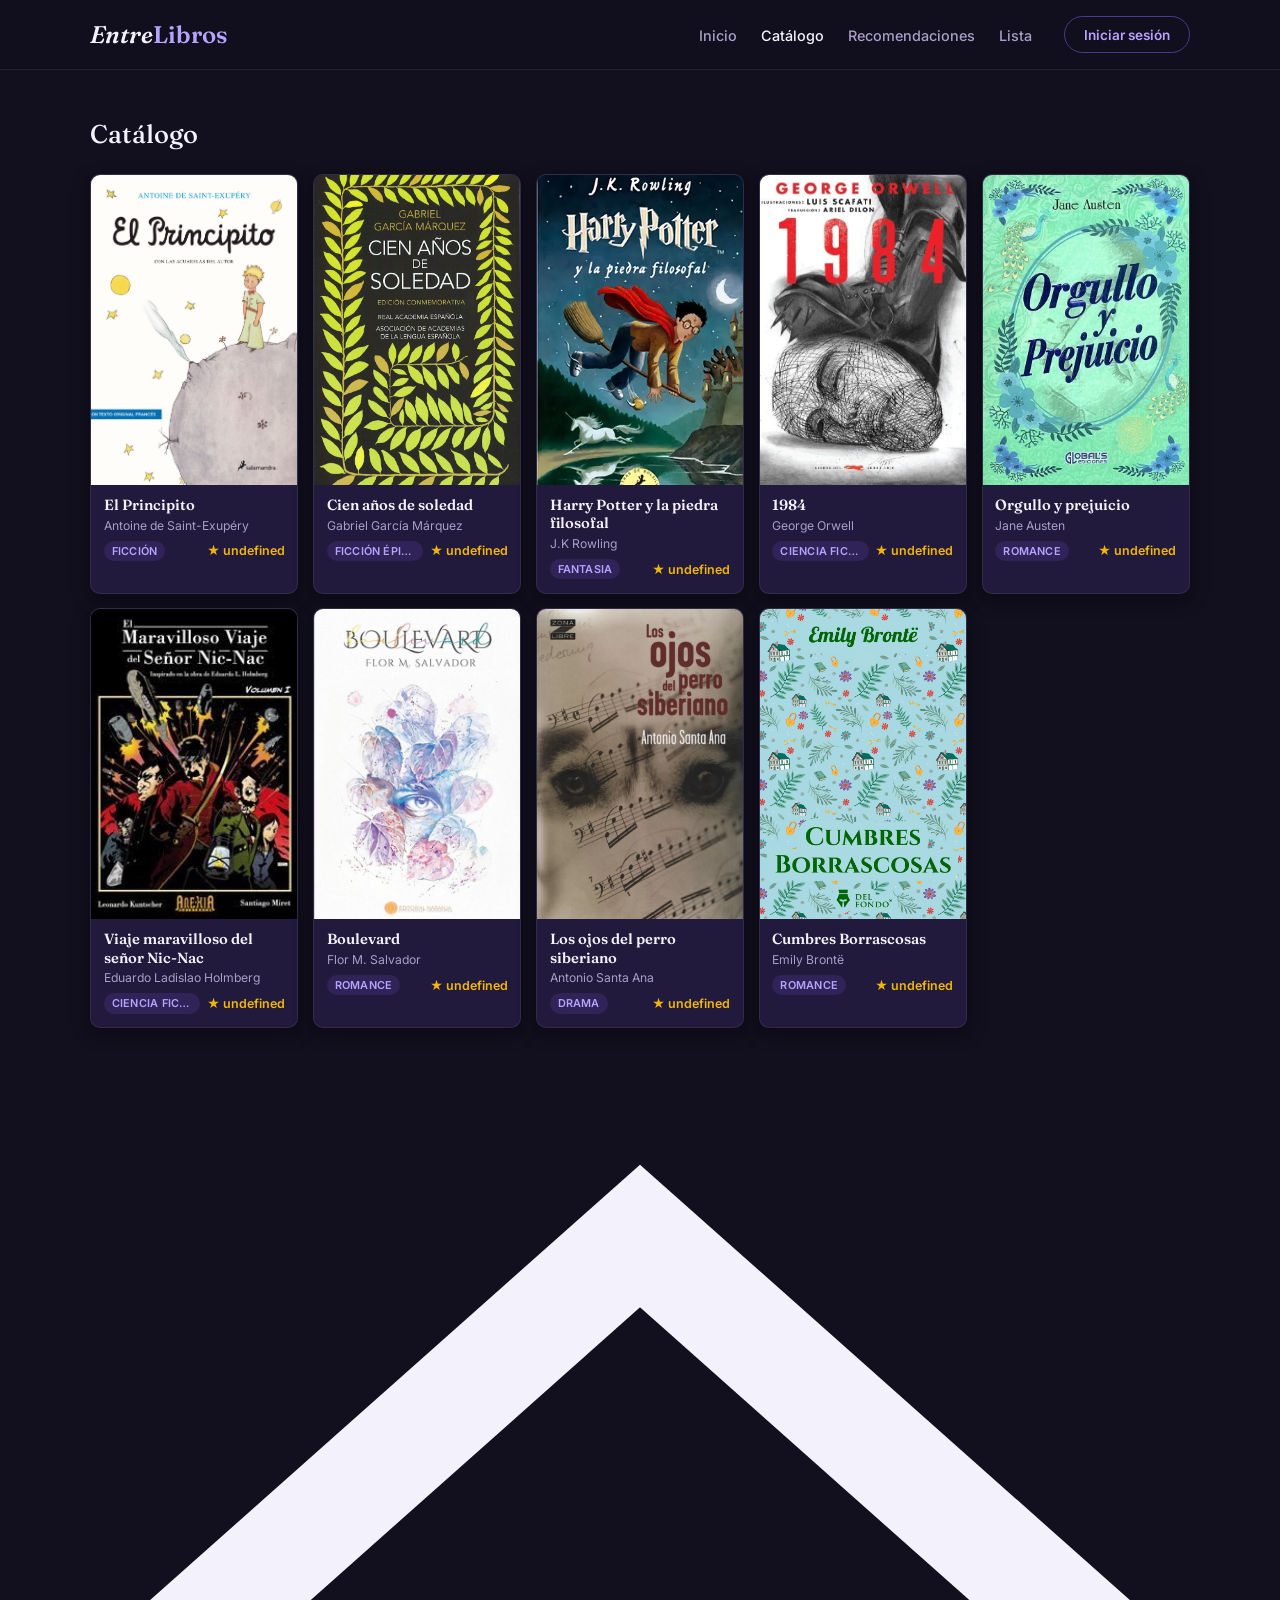
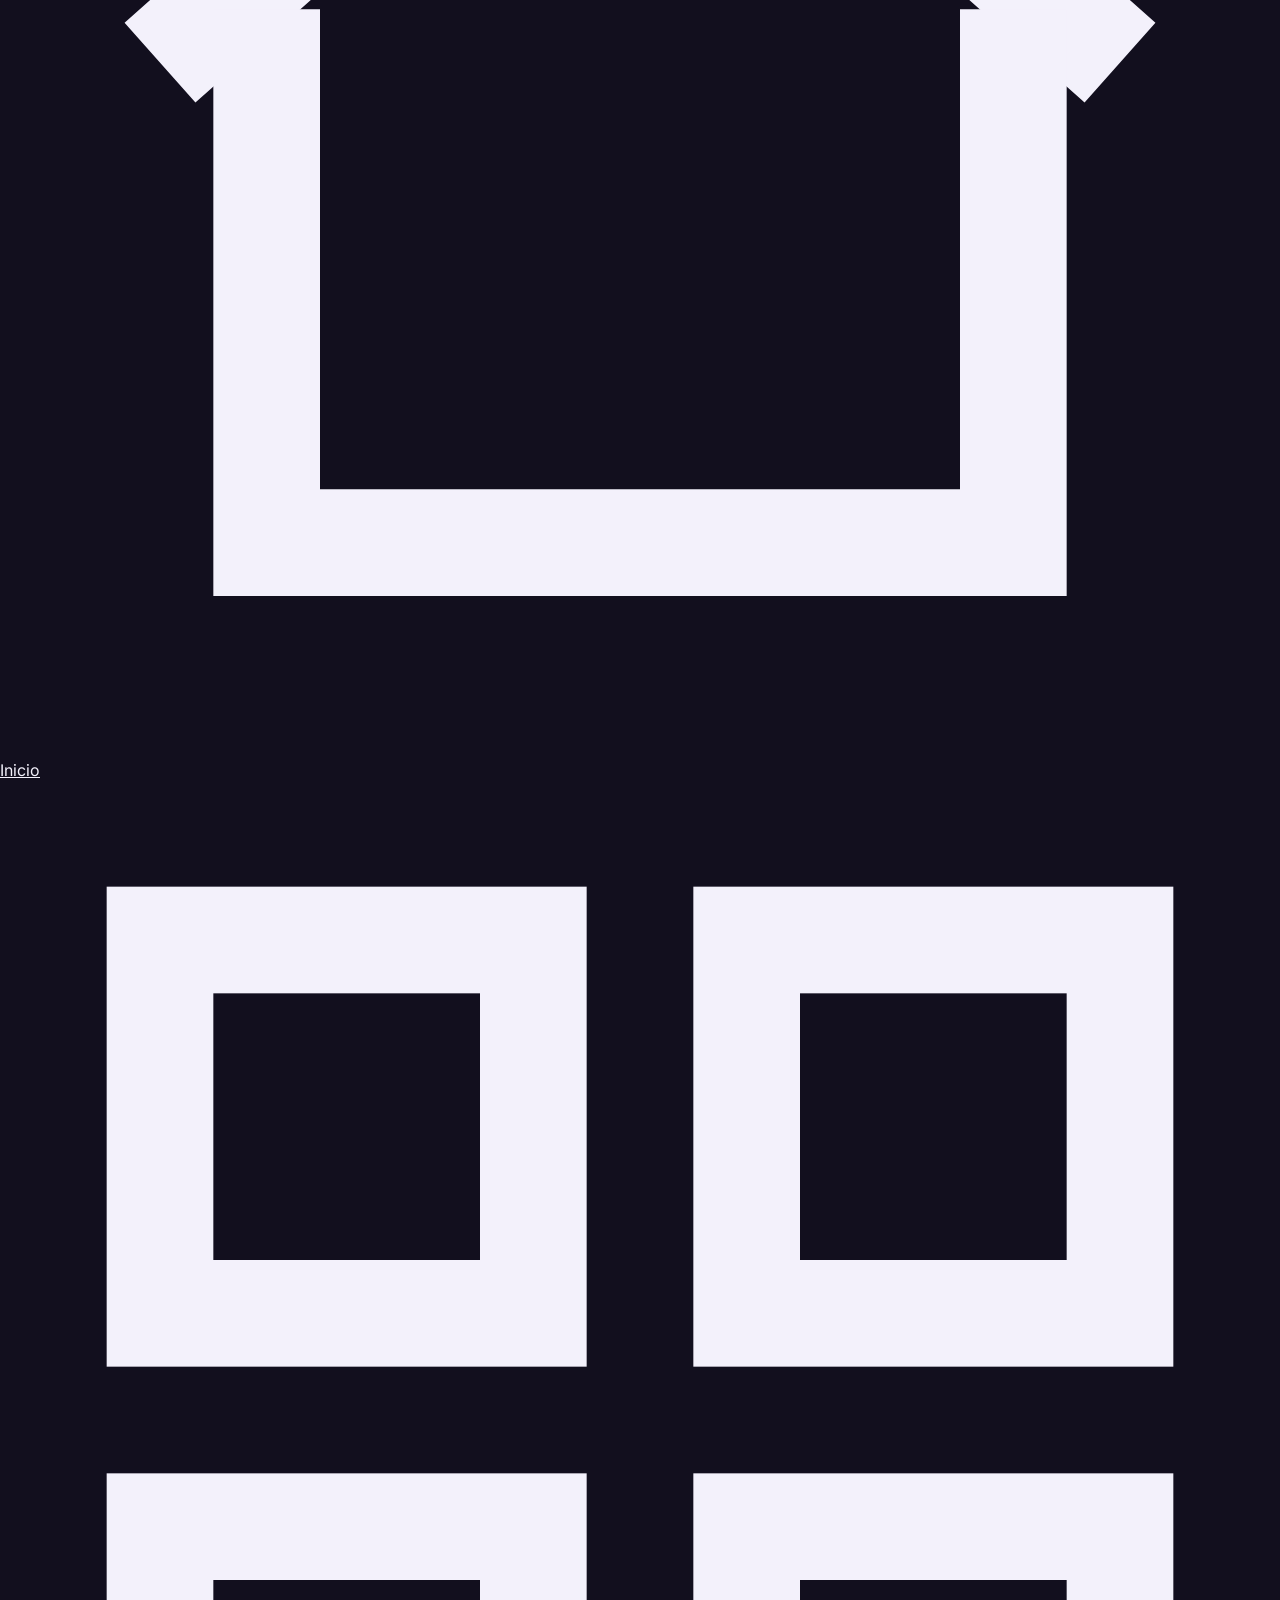
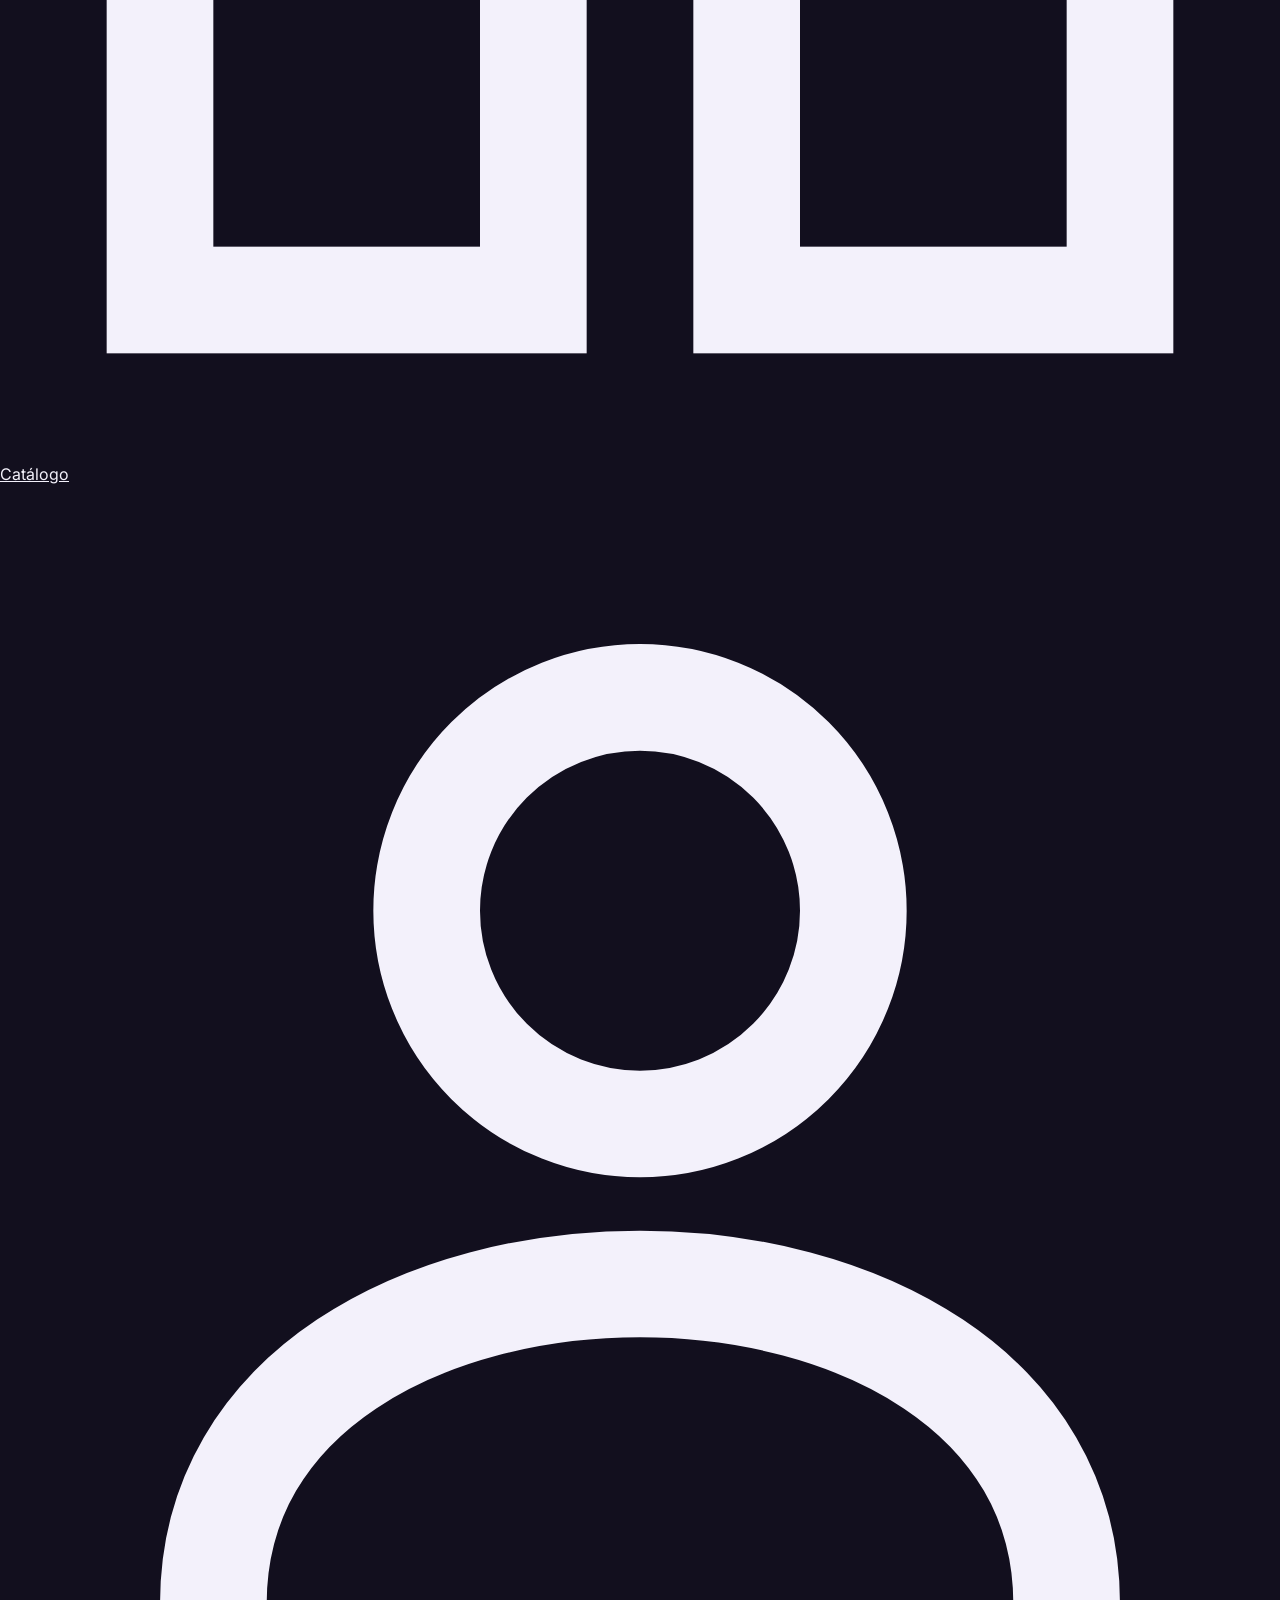
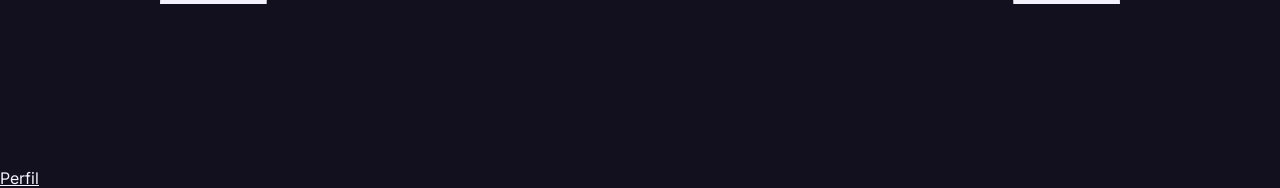
==== catalogo.html @ a2bd3c65 "nueva barra" ====
<!DOCTYPE html>
<html lang="es">
<head>
  <meta charset="UTF-8">
  <meta name="viewport" content="width=device-width, initial-scale=1.0">
  <title>Catálogo | EntreLibros</title>
  <link rel="stylesheet" href="style.css">
</head>
<body>

  <header class="navbar">
    <div class="navbar__container">
      <a href="index.html" class="navbar__logo">Entre<span>Libros</span></a>
      <nav class="navbar__nav">
        <ul class="navbar__links">
          <li><a href="index.html#inicio">Inicio</a></li>
          <li><a href="catalogo.html" class="is-active">Catálogo</a></li>
          <li><a href="index.html#recomendaciones">Recomendaciones</a></li>
          <li><a href="index.html#lista">Lista</a></li>
        </ul>
        <button class="btn btn--outline">Iniciar sesión</button>
      </nav>
    </div>
  </header>


  <!-- CATÁLOGO -->
  <section class="catalogo-section" id="catalogo">
    <h2 class="carrusel-titulo">Catálogo</h2>

    <div class="catalogo-grid" id="catalogo-grid">
    </div>
  </section>

  <script src="libros.js"></script>
  <script>
    const grid = document.getElementById("catalogo-grid");

    grid.innerHTML = libros.map(libro => `
      <a href="libro.html?id=${libro.id}" class="catalogo-card">
        <div class="catalogo-card__portada">
          <img src="${libro.portada}" alt="Portada de ${libro.titulo}">
        </div>
        <div class="catalogo-card__info">
          <h3>${libro.titulo}</h3>
          <p class="catalogo-card__autor">${libro.autor}</p>
          <div class="catalogo-card__meta">
            <span class="catalogo-card__genero">${libro.genero}</span>
            <span class="catalogo-card__estrellas">★ ${libro.rating}</span>
          </div>
        </div>
      </a>
    `).join("");
  </script>
<nav class="tabbar">
  <a href="index.html" class="tabbar__item ">
    <svg viewBox="0 0 24 24" fill="none" stroke="currentColor" stroke-width="2"><path d="M3 11l9-8 9 8"/><path d="M5 10v10h14V10"/></svg>
    <span>Inicio</span>
  </a>
  <a href="catalogo.html" class="tabbar__item is-active">
    <svg viewBox="0 0 24 24" fill="none" stroke="currentColor" stroke-width="2"><rect x="3" y="3" width="7" height="7"/><rect x="14" y="3" width="7" height="7"/><rect x="3" y="14" width="7" height="7"/><rect x="14" y="14" width="7" height="7"/></svg>
    <span>Catálogo</span>
  </a>
  <a href="perfil.html" class="tabbar__item">
    <svg viewBox="0 0 24 24" fill="none" stroke="currentColor" stroke-width="2"><circle cx="12" cy="8" r="4"/><path d="M4 21c0-4 4-6 8-6s8 2 8 6"/></svg>
    <span>Perfil</span>
  </a>
</nav>

</body>
</html>
---- style.css ----
@import url('https://fonts.googleapis.com/css2?family=Fraunces:ital,opsz,wght@0,9..144,500;0,9..144,600;1,9..144,500&family=Inter:wght@400;500;600;700&display=swap');

:root {
  --bg: #120f1e;
  --bg-elevated: #1a1530;
  --surface: #211a3c;
  --border: rgba(255, 255, 255, 0.08);

  --violet: #8b5cf6;
  --violet-soft: #b6a3ff;
  --violet-dim: #4c3a8c;

  --gold: #f2b705;

  --text: #f3f1fb;
  --text-muted: #a79fc7;

  --radius: 10px;
  --font-display: 'Fraunces', serif;
  --font-body: 'Inter', sans-serif;
}

* {
  margin: 0;
  padding: 0;
  box-sizing: border-box;
}

html {
  scrollbar-color: var(--violet-dim) var(--bg);
}

body {
  font-family: var(--font-body);
  background: var(--bg);
  color: var(--text);
  -webkit-font-smoothing: antialiased;
}

a {
  color: inherit;
}

/* ---------- Navbar ---------- */

.navbar {
  display: flex;
  justify-content: center;
  padding: 1rem 1.5rem;
  border-bottom: 1px solid var(--border);
  background: rgba(18, 15, 30, 0.85);
  backdrop-filter: blur(8px);
  position: sticky;
  top: 0;
  z-index: 50;
}

.navbar__container {
  display: flex;
  justify-content: space-between;
  align-items: center;
  width: 100%;
  max-width: 1100px;
  flex-wrap: wrap;
  row-gap: 0.7rem;
}

.navbar__logo {
  font-family: var(--font-display);
  font-size: 1.5rem;
  font-weight: 600;
  font-style: italic;
  text-decoration: none;
  color: var(--text);
}

.navbar__logo span {
  color: var(--violet-soft);
  font-style: normal;
}

.navbar__nav {
  display: flex;
  align-items: center;
  gap: 2rem;
}

.navbar__links {
  display: flex;
  list-style: none;
  gap: 1.5rem;
}

.navbar__links a {
  text-decoration: none;
  color: var(--text-muted);
  font-size: 0.9rem;
  font-weight: 500;
  transition: color 0.2s ease;
}

.navbar__links a:hover,
.navbar__links a.is-active {
  color: var(--text);
}

.btn {
  padding: 0.6rem 1.2rem;
  border-radius: 999px;
  border: none;
  cursor: pointer;
  font-weight: 600;
  font-size: 0.85rem;
  font-family: var(--font-body);
}

.btn--outline {
  background: none;
  border: 1px solid var(--violet-dim);
  color: var(--violet-soft);
  transition: border-color 0.2s ease, color 0.2s ease;
}

.btn--outline:hover {
  border-color: var(--violet-soft);
  color: var(--text);
}

.btn--primary {
  background: var(--violet);
  color: #fff;
  text-decoration: none;
  display: inline-block;
  box-shadow: 0 8px 24px rgba(139, 92, 246, 0.35);
  transition: transform 0.2s ease, box-shadow 0.2s ease;
}

.btn--primary:hover {
  transform: translateY(-2px);
  box-shadow: 0 12px 28px rgba(139, 92, 246, 0.45);
}

/* ---------- Hero ---------- */

.hero {
  text-align: center;
  padding: 5rem 1.5rem 4rem;
  background:
    radial-gradient(ellipse 60% 50% at 50% 0%, rgba(139, 92, 246, 0.16), transparent);
}

.hero h1 {
  font-family: var(--font-display);
  font-weight: 500;
  font-size: clamp(2rem, 6vw, 3rem);
  margin-bottom: 1rem;
  line-height: 1.15;
}

.hero h1 span {
  color: var(--violet-soft);
  font-style: italic;
}

.hero p {
  max-width: 480px;
  margin: 0 auto 2rem;
  color: var(--text-muted);
  font-size: 1.05rem;
}

/* ---------- Secciones de título ---------- */

.carrusel-section,
.catalogo-section {
  padding: 3rem 1.5rem;
}

.carrusel-titulo {
  font-family: var(--font-display);
  font-weight: 500;
  font-size: 1.6rem;
  margin-bottom: 1.5rem;
  max-width: 1100px;
  margin-left: auto;
  margin-right: auto;
}

/* ---------- Carrusel (portada + overlay al hover) ---------- */

.carrusel__track {
  display: grid;
  grid-auto-flow: column;
  grid-auto-columns: calc(50% - 0.4rem);
  gap: 0.9rem;
  overflow-x: auto;
  scroll-snap-type: x mandatory;
  scroll-behavior: smooth;
  max-width: 1100px;
  margin: 0 auto;
  padding-bottom: 0.5rem;
}

@media (min-width: 601px) {
  .carrusel__track { grid-auto-columns: calc(33.333% - 0.6rem); }
}
@media (min-width: 993px) {
  .carrusel__track { grid-auto-columns: calc(20% - 0.72rem); }
}

.libro-card {
  position: relative;
  scroll-snap-align: start;
  border-radius: var(--radius);
  overflow: hidden;
  background: var(--surface);
  box-shadow: 0 6px 18px rgba(0, 0, 0, 0.35);
  transition: transform 0.25s ease;
}

.libro-card:hover {
  transform: translateY(-4px);
}

.libro-card img {
  width: 100%;
  aspect-ratio: 2 / 3;
  object-fit: cover;
  display: block;
}

.carrusel__nav {
  display: flex;
  justify-content: center;
  gap: 0.5rem;
  margin-top: 1.5rem;
}

.carrusel__dot {
  width: 7px;
  height: 7px;
  border-radius: 50%;
  background: var(--violet-dim);
  transition: background 0.2s ease;
}

.carrusel__dot:hover {
  background: var(--violet-soft);
}

/* ---------- Catálogo: grid de portadas, estilo Letterboxd ---------- */

.catalogo-grid {
  display: grid;
  grid-template-columns: repeat(2, 1fr);
  gap: 0.9rem;
  max-width: 1100px;
  margin: 0 auto;
}

@media (min-width: 480px) {
  .catalogo-grid { grid-template-columns: repeat(3, 1fr); }
}
@media (min-width: 700px) {
  .catalogo-grid { grid-template-columns: repeat(4, 1fr); }
}
@media (min-width: 900px) {
  .catalogo-grid { grid-template-columns: repeat(5, 1fr); }
}

.catalogo-card {
  display: block;
  border-radius: var(--radius);
  overflow: hidden;
  background: var(--surface);
  border: 1px solid var(--border);
  box-shadow: 0 6px 18px rgba(0, 0, 0, 0.35);
  text-decoration: none;
  color: inherit;
  transition: transform 0.25s ease, box-shadow 0.25s ease, border-color 0.25s ease;
}

.catalogo-card:hover,
.catalogo-card:focus-visible {
  transform: translateY(-5px);
  box-shadow: 0 16px 32px rgba(0, 0, 0, 0.5);
  border-color: var(--violet-dim);
}

.catalogo-card__portada {
  overflow: hidden;
}

.catalogo-card__portada img {
  width: 100%;
  aspect-ratio: 2 / 3;
  object-fit: cover;
  display: block;
  transition: transform 0.4s ease;
}

.catalogo-card:hover .catalogo-card__portada img,
.catalogo-card:focus-visible .catalogo-card__portada img {
  transform: scale(1.05);
}

.catalogo-card__info {
  padding: 0.7rem 0.8rem 0.85rem;
}

.catalogo-card__info h3 {
  font-family: var(--font-display);
  font-size: 0.92rem;
  font-weight: 600;
  line-height: 1.25;
  margin-bottom: 0.2rem;
  display: -webkit-box;
  -webkit-line-clamp: 2;
  -webkit-box-orient: vertical;
  overflow: hidden;
}

.catalogo-card__autor {
  font-size: 0.76rem;
  color: var(--text-muted);
  margin-bottom: 0.5rem;
  white-space: nowrap;
  overflow: hidden;
  text-overflow: ellipsis;
}

.catalogo-card__meta {
  display: flex;
  align-items: center;
  justify-content: space-between;
  gap: 0.4rem;
}

.catalogo-card__genero {
  font-size: 0.68rem;
  font-weight: 600;
  letter-spacing: 0.02em;
  text-transform: uppercase;
  color: var(--violet-soft);
  background: rgba(139, 92, 246, 0.14);
  padding: 0.2rem 0.5rem;
  border-radius: 999px;
  white-space: nowrap;
  overflow: hidden;
  text-overflow: ellipsis;
}

.catalogo-card__estrellas {
  color: var(--gold);
  font-size: 0.78rem;
  font-weight: 600;
  flex-shrink: 0;
}

/* ---------- Página de detalle del libro ---------- */

.ficha-hero {
  position: relative;
  padding: 3rem 1.5rem 2.5rem;
  overflow: hidden;
}

.ficha-hero::before {
  content: "";
  position: absolute;
  inset: 0;
  background: var(--backdrop) center 25% / cover no-repeat;
  filter: blur(28px) saturate(1.2) brightness(0.55);
  transform: scale(1.15);
}

.ficha-hero__scrim {
  position: absolute;
  inset: 0;
  background:
    linear-gradient(180deg, rgba(18, 15, 30, 0.55) 0%, rgba(18, 15, 30, 0.88) 75%, var(--bg) 100%);
}

.ficha-hero__content {
  position: relative;
  z-index: 1;
  max-width: 1000px;
  margin: 0 auto;
  display: flex;
  gap: 2.2rem;
  align-items: flex-end;
}

.ficha-hero__portada {
  width: 220px;
  flex-shrink: 0;
  aspect-ratio: 2 / 3;
  object-fit: cover;
  border-radius: 12px;
  box-shadow: 0 20px 45px rgba(0, 0, 0, 0.55);
  border: 1px solid rgba(255, 255, 255, 0.1);
}

.ficha-hero__datos {
  padding-bottom: 0.3rem;
}

.ficha__volver {
  display: inline-block;
  font-size: 0.85rem;
  color: var(--text-muted);
  text-decoration: none;
  margin-bottom: 1.1rem;
  transition: color 0.2s ease;
}

.ficha__volver:hover {
  color: var(--violet-soft);
}

.ficha-hero__datos h1 {
  font-family: var(--font-display);
  font-weight: 600;
  font-size: clamp(1.7rem, 4vw, 2.6rem);
  line-height: 1.15;
  margin-bottom: 0.4rem;
}

.ficha-hero__autor {
  color: var(--text-muted);
  font-size: 1rem;
  margin-bottom: 0.7rem;
}

.ficha-hero__estrellas {
  color: var(--gold);
  font-size: 1.05rem;
  font-weight: 600;
  margin-bottom: 0.9rem;
}

.ficha-hero__estrellas span {
  color: var(--text-muted);
  font-size: 0.85rem;
  font-weight: 400;
  margin-left: 0.3rem;
}

.ficha-hero__tags {
  display: flex;
  flex-wrap: wrap;
  gap: 0.5rem;
}

.tag {
  font-size: 0.78rem;
  font-weight: 600;
  letter-spacing: 0.02em;
  color: var(--violet-soft);
  background: rgba(139, 92, 246, 0.16);
  border: 1px solid rgba(139, 92, 246, 0.3);
  padding: 0.3rem 0.7rem;
  border-radius: 999px;
}

.ficha-cuerpo {
  max-width: 1000px;
  margin: 0 auto;
  padding: 0 1.5rem 4rem;
  display: grid;
  grid-template-columns: 2fr 1fr;
  gap: 2rem;
}

.ficha-cuerpo__col h2 {
  font-family: var(--font-display);
  font-size: 1.3rem;
  font-weight: 600;
  margin-bottom: 0.8rem;
}

.ficha-cuerpo__col p {
  color: var(--text);
  line-height: 1.7;
  font-size: 0.98rem;
}

.ficha-cuerpo__dato {
  background: var(--surface);
  border: 1px solid var(--border);
  border-left: 3px solid var(--violet);
  border-radius: 10px;
  padding: 1.2rem 1.3rem;
  align-self: start;
}

.ficha-cuerpo__dato h3 {
  font-family: var(--font-display);
  font-size: 1rem;
  font-weight: 600;
  margin-bottom: 0.5rem;
  color: var(--violet-soft);
}

.ficha-cuerpo__dato p {
  font-size: 0.9rem;
  color: var(--text-muted);
  line-height: 1.6;
  font-style: italic;
}

.ficha-error {
  max-width: 500px;
  margin: 4rem auto;
  padding: 0 1.5rem;
  text-align: center;
}

.ficha-error h1 {
  font-family: var(--font-display);
  font-size: 1.6rem;
  margin-bottom: 0.6rem;
}

.ficha-error p {
  color: var(--text-muted);
  margin-bottom: 1.5rem;
}

@media (max-width: 640px) {
  .ficha-hero__content {
    flex-direction: column;
    align-items: center;
    text-align: center;
    gap: 1.2rem;
  }
  .ficha-hero__portada {
    width: 160px;
  }
  .ficha-hero__tags {
    justify-content: center;
  }
  .ficha-cuerpo {
    grid-template-columns: 1fr;
  }
}

@media (max-width: 640px) {
  .navbar {
    padding: 0.9rem 1.2rem;
  }
  .navbar__logo {
    font-size: 1.25rem;
  }
  .navbar__nav {
    width: 100%;
    justify-content: space-between;
    gap: 0.8rem;
  }
  .navbar__links {
    gap: 0.9rem;
    font-size: 0.8rem;
  }
  .navbar__links a {
    font-size: 0.8rem;
  }
  .btn--outline {
    padding: 0.5rem 0.9rem;
    font-size: 0.78rem;
    white-space: nowrap;
  }
}
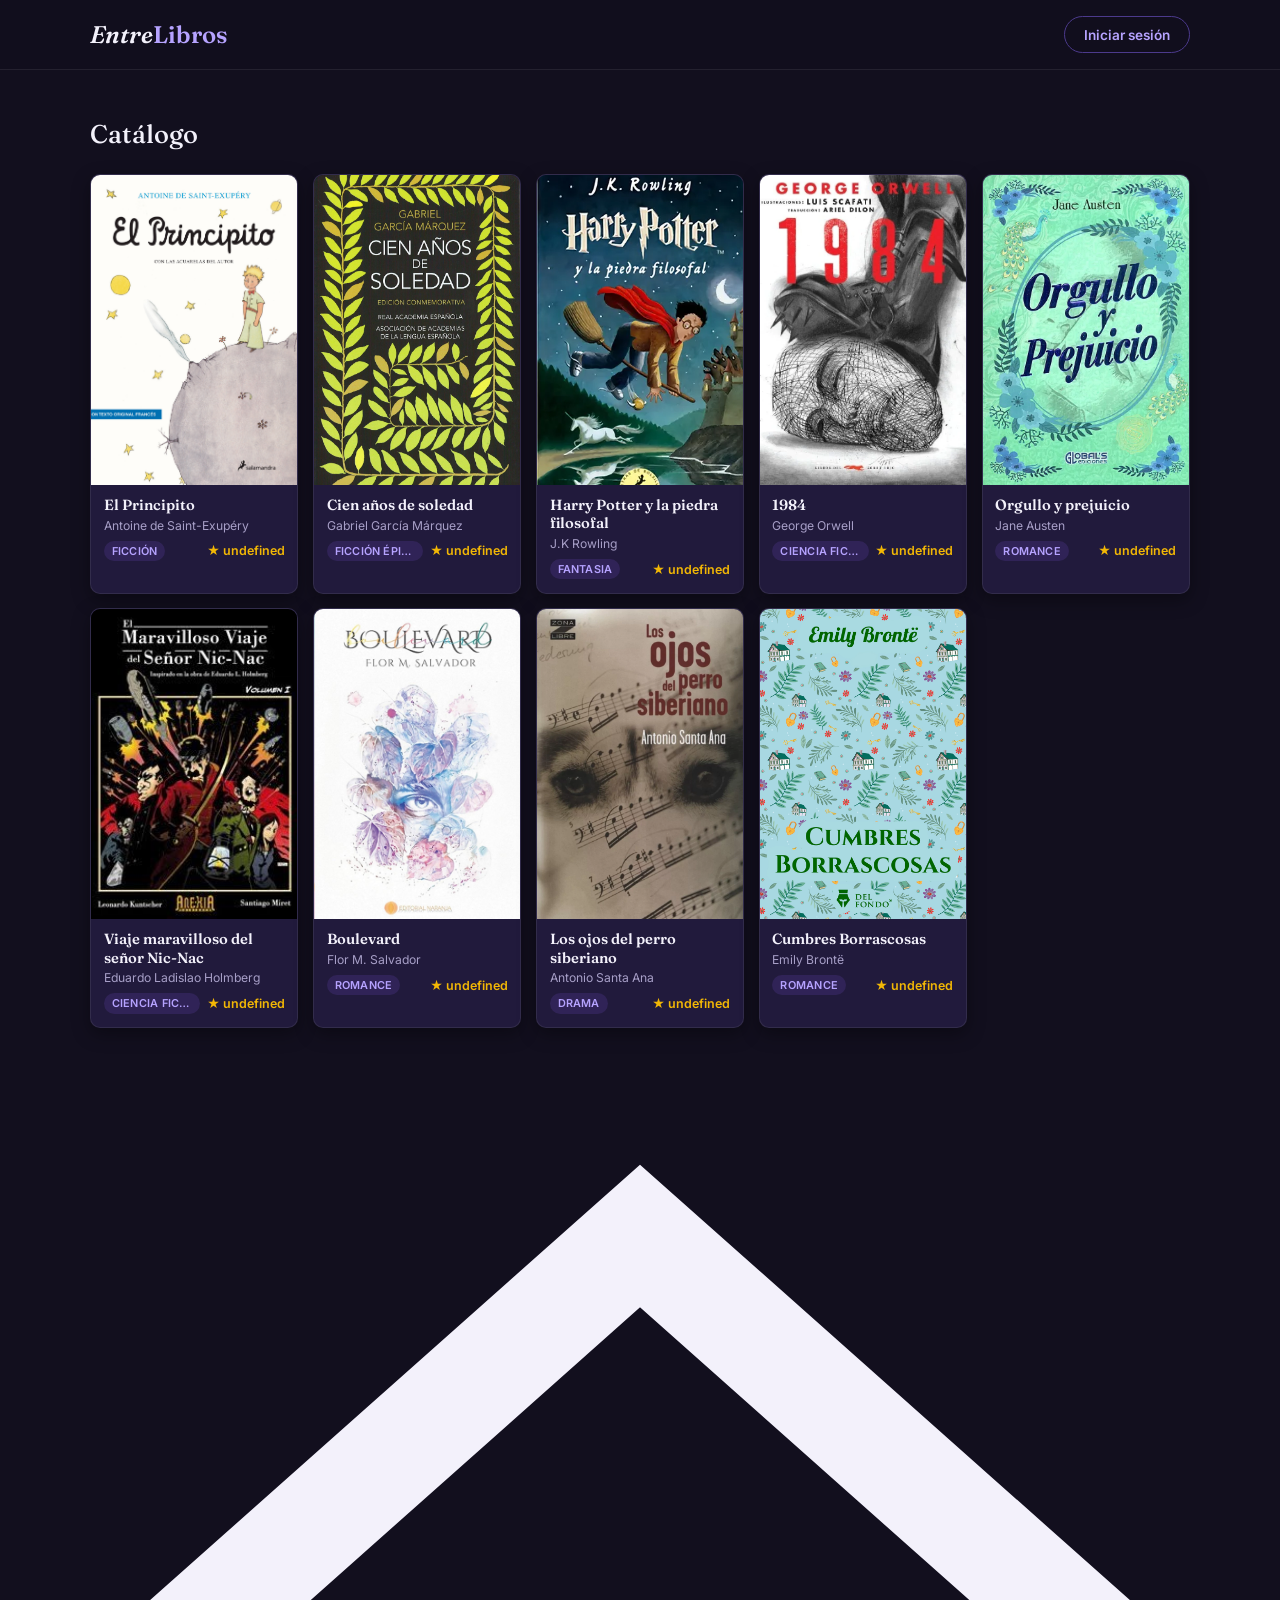
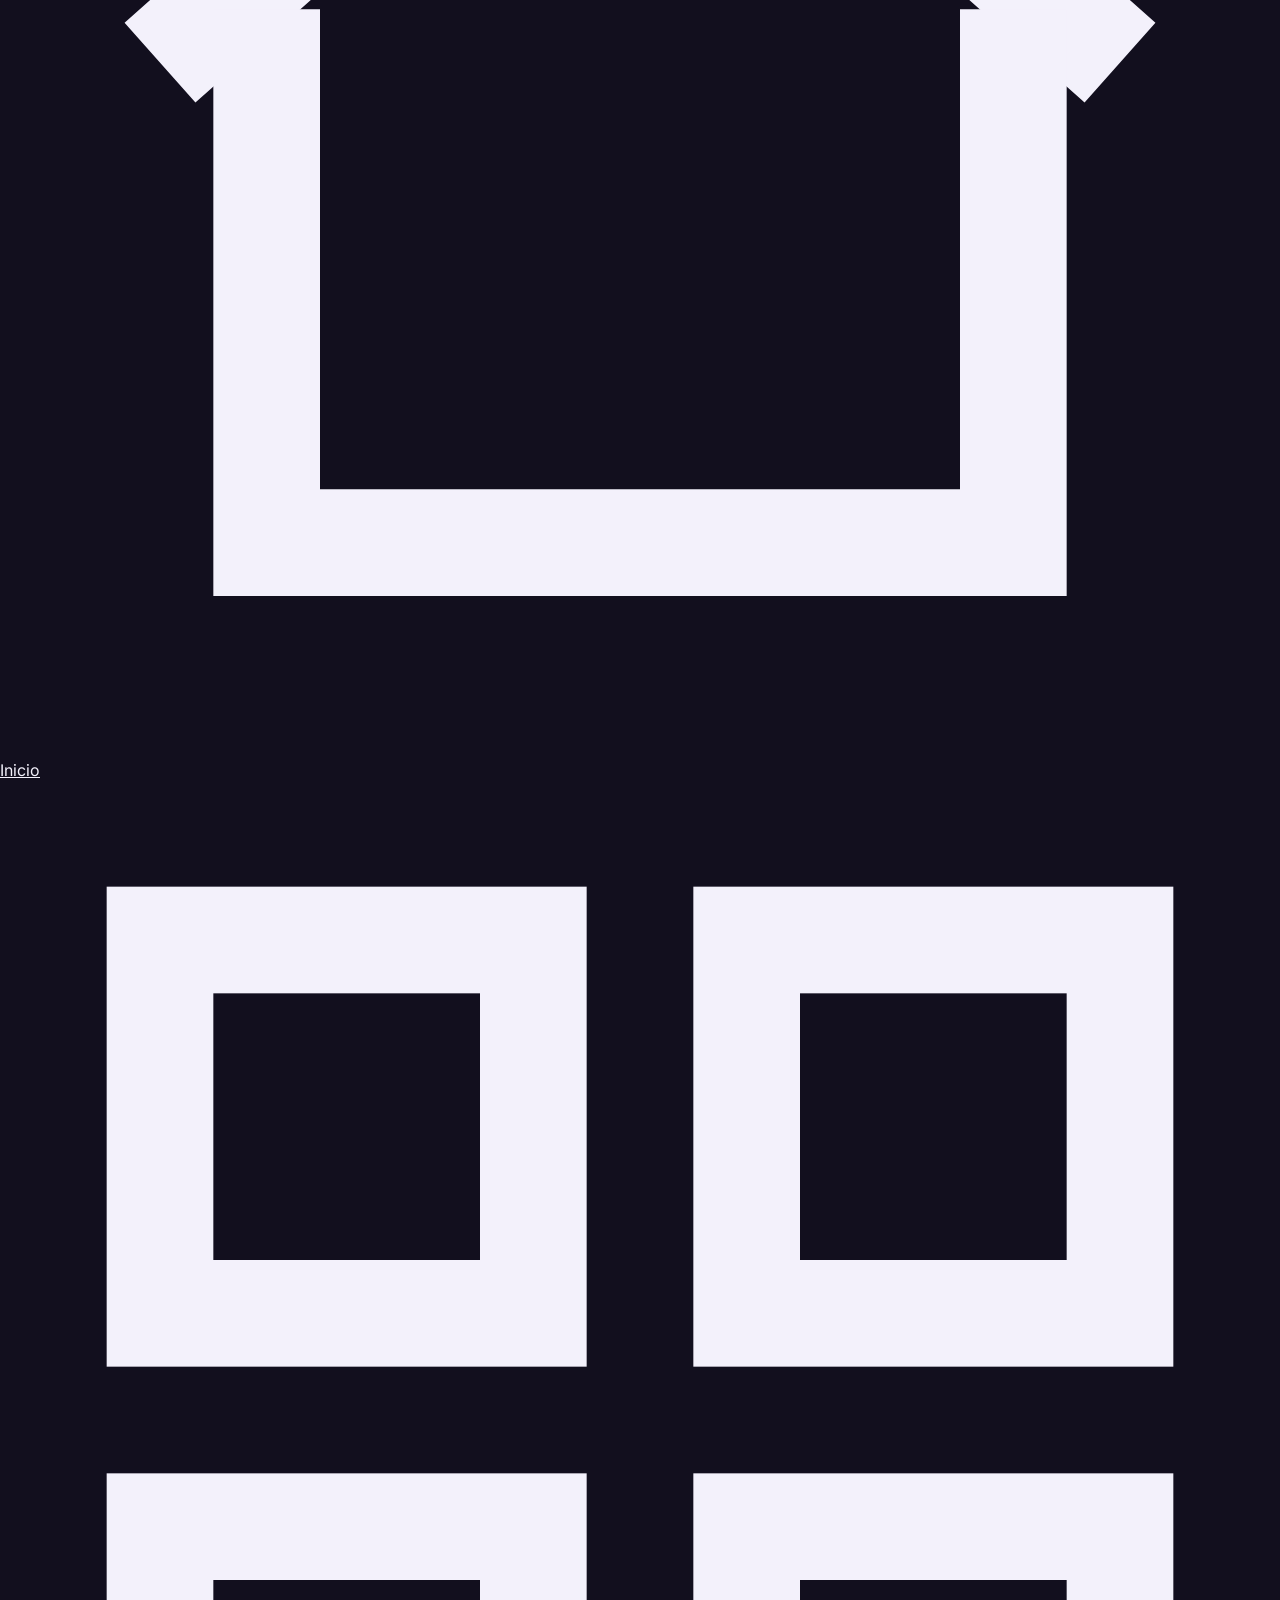
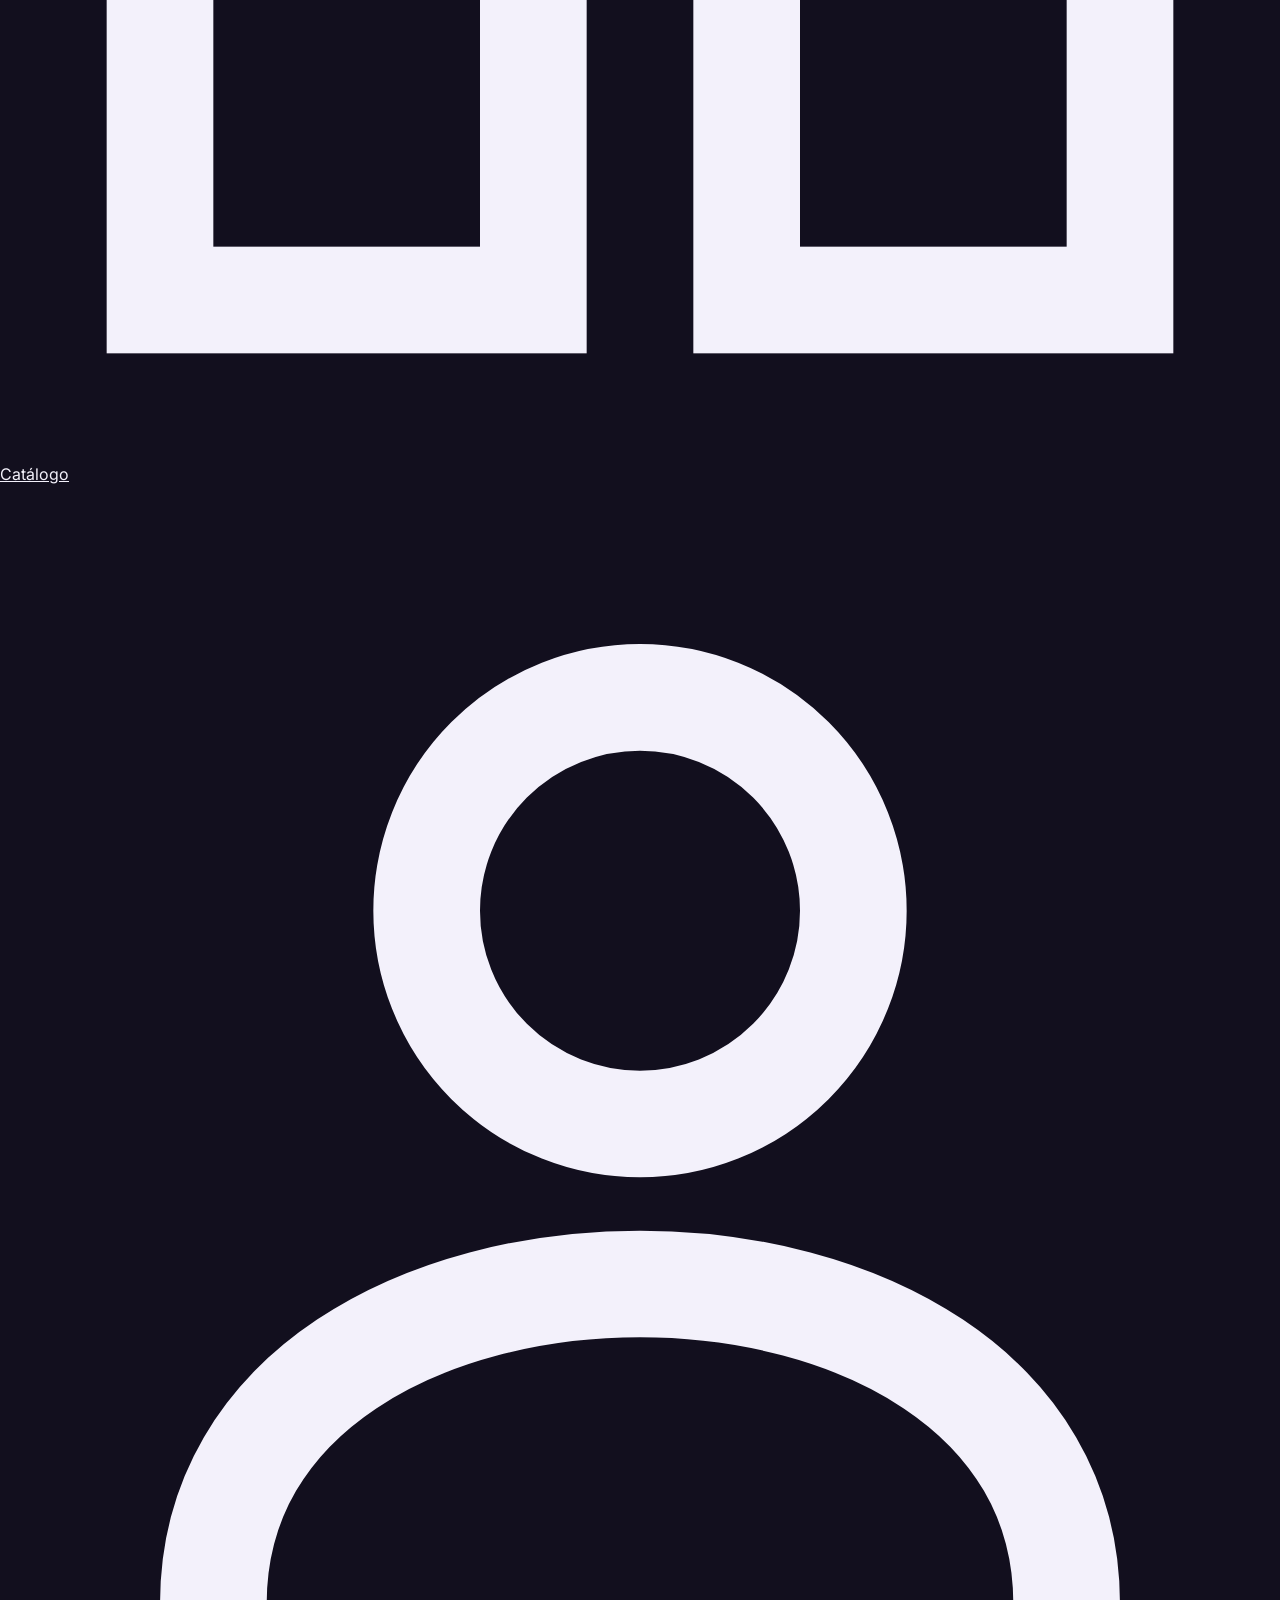
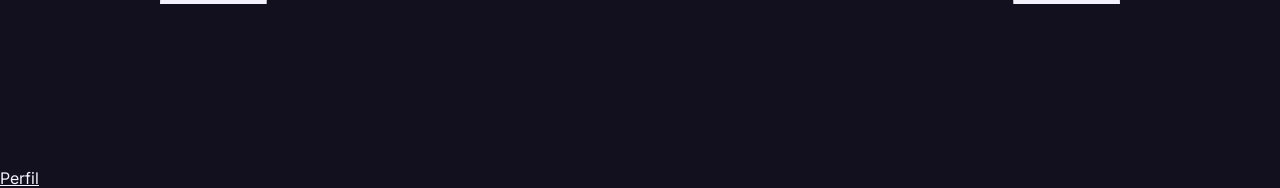
==== commit 0ade7bdb: "header actualizado" ====
--- a/catalogo.html
+++ b/catalogo.html
@@ -8,20 +8,12 @@
 </head>
 <body>
 
-  <header class="navbar">
-    <div class="navbar__container">
-      <a href="index.html" class="navbar__logo">Entre<span>Libros</span></a>
-      <nav class="navbar__nav">
-        <ul class="navbar__links">
-          <li><a href="index.html#inicio">Inicio</a></li>
-          <li><a href="catalogo.html" class="is-active">Catálogo</a></li>
-          <li><a href="index.html#recomendaciones">Recomendaciones</a></li>
-          <li><a href="index.html#lista">Lista</a></li>
-        </ul>
-        <button class="btn btn--outline">Iniciar sesión</button>
-      </nav>
-    </div>
-  </header>
+<header class="navbar">
+  <div class="navbar__container">
+    <a href="index.html" class="navbar__logo">Entre<span>Libros</span></a>
+    <button class="btn btn--outline">Iniciar sesión</button>
+  </div>
+</header>
 
 
   <!-- CATÁLOGO -->
--- a/style.css
+++ b/style.css
@@ -569,4 +569,46 @@
     font-size: 0.78rem;
     white-space: nowrap;
   }
+
+  /* ---------- Barra de navegación inferior (tabbar) ---------- */
+
+.tabbar {
+  position: fixed;
+  bottom: 0;
+  left: 0;
+  right: 0;
+  z-index: 50;
+  display: flex;
+  justify-content: space-around;
+  background: var(--bg-elevated);
+  border-top: 1px solid var(--border);
+  padding: 0.5rem 0 calc(0.5rem + env(safe-area-inset-bottom));
+}
+
+.tabbar__item {
+  display: flex;
+  flex-direction: column;
+  align-items: center;
+  gap: 0.2rem;
+  text-decoration: none;
+  color: var(--text-muted);
+  font-size: 0.68rem;
+  font-weight: 500;
+  flex: 1;
+  transition: color 0.2s ease;
+}
+
+.tabbar__item svg {
+  width: 22px;
+  height: 22px;
+}
+
+.tabbar__item.is-active {
+  color: var(--violet-soft);
+}
+
+/* Deja espacio abajo para que la tabbar no tape contenido */
+body {
+  padding-bottom: 4.2rem;
+}
 }
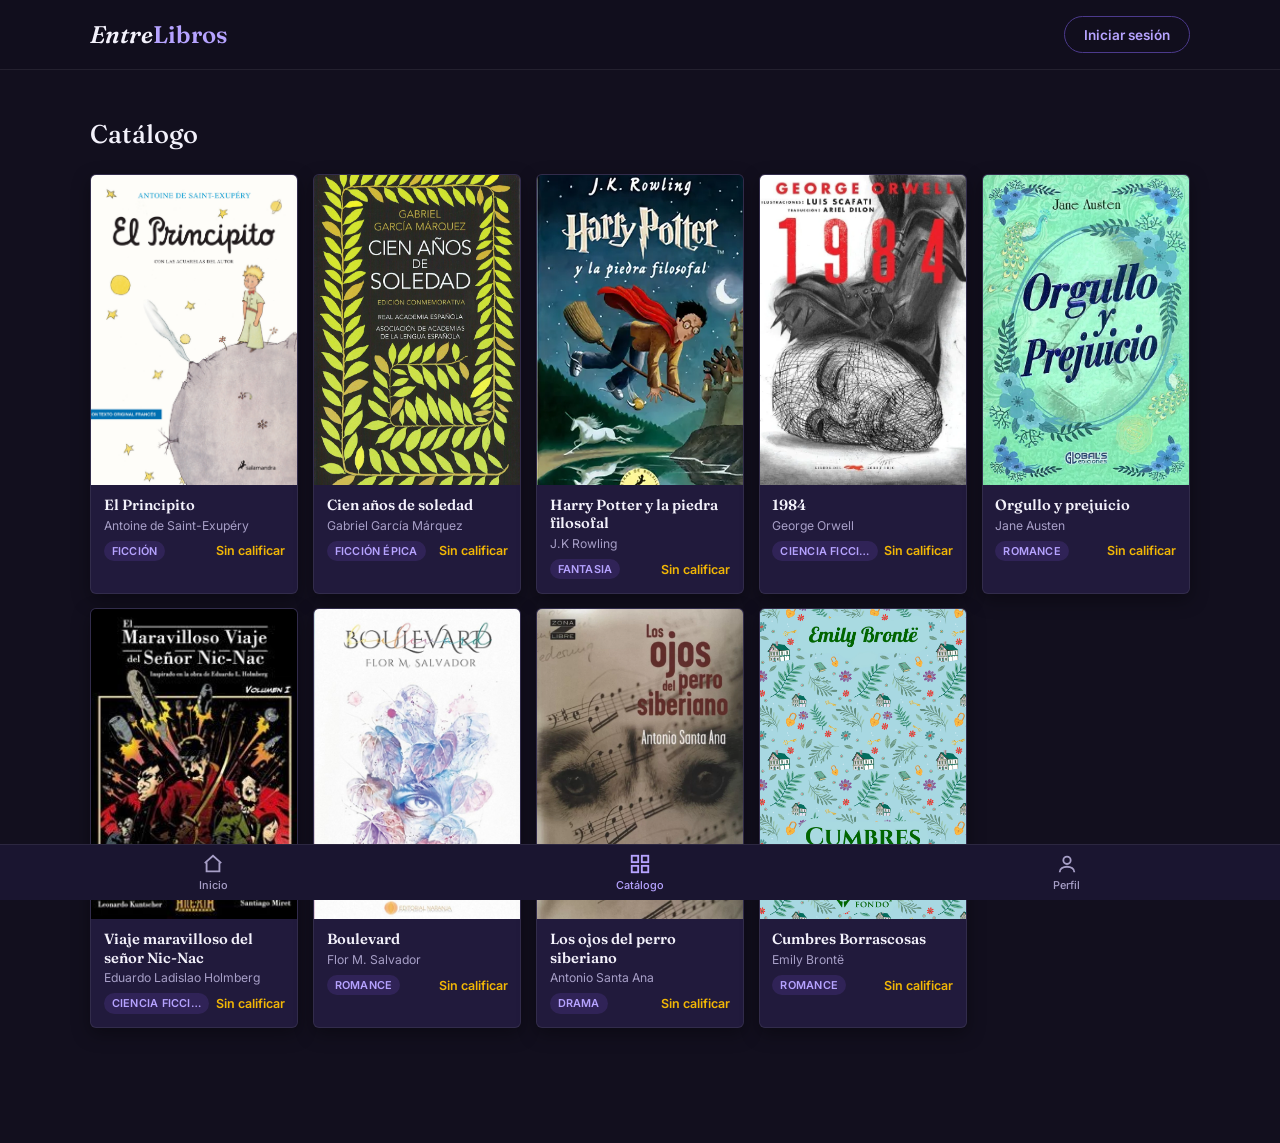
==== commit 35bb6e55: "resenas.js nuevo archivo" ====
--- a/catalogo.html
+++ b/catalogo.html
@@ -25,6 +25,7 @@
   </section>
 
   <script src="libros.js"></script>
+  <script src="resenas.js"></script>
   <script>
     const grid = document.getElementById("catalogo-grid");
 
@@ -38,7 +39,7 @@
           <p class="catalogo-card__autor">${libro.autor}</p>
           <div class="catalogo-card__meta">
             <span class="catalogo-card__genero">${libro.genero}</span>
-            <span class="catalogo-card__estrellas">★ ${libro.rating}</span>
+            <span class="catalogo-card__estrellas">${calcularPromedio(libro.id) ? "★ " + calcularPromedio(libro.id) : "Sin calificar"}</span>
           </div>
         </div>
       </a>
--- a/style.css
+++ b/style.css
@@ -15,7 +15,7 @@
   --text: #f3f1fb;
   --text-muted: #a79fc7;
 
-  --radius: 10px;
+  --radius: 6px;
   --font-display: 'Fraunces', serif;
   --font-body: 'Inter', sans-serif;
 }
@@ -316,6 +316,7 @@
   margin-bottom: 0.2rem;
   display: -webkit-box;
   -webkit-line-clamp: 2;
+  line-clamp: 2;
   -webkit-box-orient: vertical;
   overflow: hidden;
 }
@@ -569,8 +570,9 @@
     font-size: 0.78rem;
     white-space: nowrap;
   }
-
-  /* ---------- Barra de navegación inferior (tabbar) ---------- */
+}
+
+/* ---------- Barra de navegación inferior (tabbar) ---------- */
 
 .tabbar {
   position: fixed;
@@ -610,5 +612,4 @@
 /* Deja espacio abajo para que la tabbar no tape contenido */
 body {
   padding-bottom: 4.2rem;
-}
 }
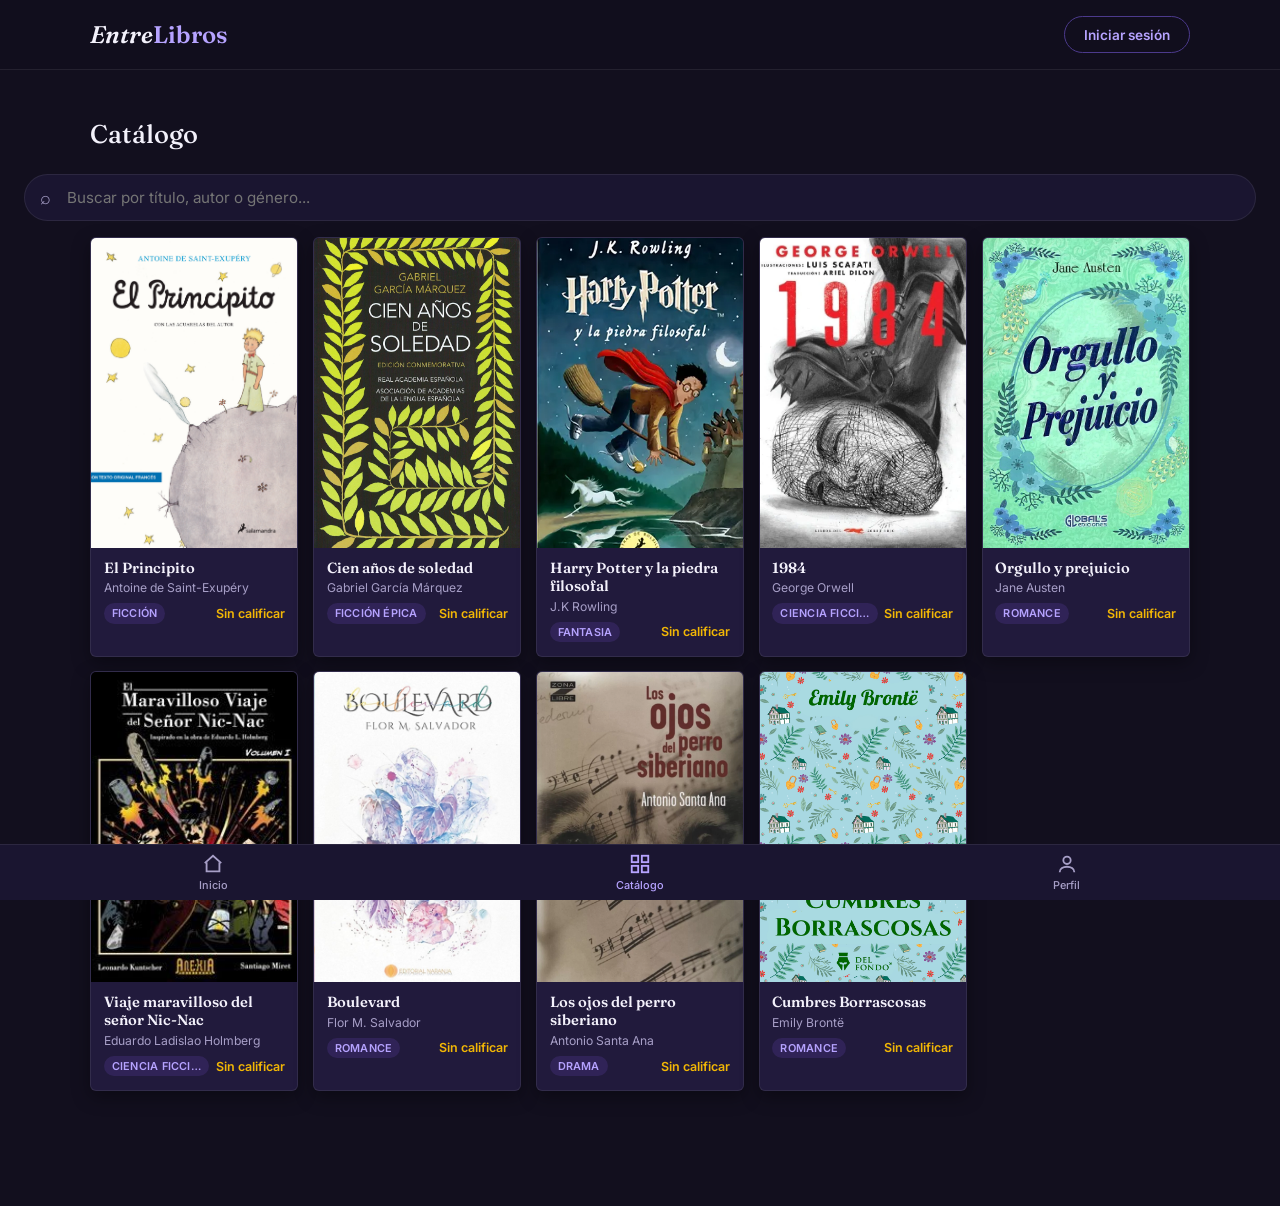
==== commit a0a63481: "modificaciones" ====
--- a/catalogo.html
+++ b/catalogo.html
@@ -11,7 +11,7 @@
 <header class="navbar">
   <div class="navbar__container">
     <a href="index.html" class="navbar__logo">Entre<span>Libros</span></a>
-    <button class="btn btn--outline">Iniciar sesión</button>
+    <button class="btn btn--outline" id="btn-sesion">Iniciar sesión</button>
   </div>
 </header>
 
@@ -20,30 +20,56 @@
   <section class="catalogo-section" id="catalogo">
     <h2 class="carrusel-titulo">Catálogo</h2>
 
+    <div class="buscador">
+      <input type="search" id="buscar-catalogo" placeholder="Buscar por título, autor o género..." autocomplete="off">
+    </div>
+
     <div class="catalogo-grid" id="catalogo-grid">
     </div>
   </section>
 
   <script src="libros.js"></script>
   <script src="resenas.js"></script>
+  <script src="sesion.js"></script>
   <script>
     const grid = document.getElementById("catalogo-grid");
+    const inputBuscar = document.getElementById("buscar-catalogo");
 
-    grid.innerHTML = libros.map(libro => `
-      <a href="libro.html?id=${libro.id}" class="catalogo-card">
-        <div class="catalogo-card__portada">
-          <img src="${libro.portada}" alt="Portada de ${libro.titulo}">
-        </div>
-        <div class="catalogo-card__info">
-          <h3>${libro.titulo}</h3>
-          <p class="catalogo-card__autor">${libro.autor}</p>
-          <div class="catalogo-card__meta">
-            <span class="catalogo-card__genero">${libro.genero}</span>
-            <span class="catalogo-card__estrellas">${calcularPromedio(libro.id) ? "★ " + calcularPromedio(libro.id) : "Sin calificar"}</span>
+    function normalizar(texto) {
+      return texto.toLowerCase().normalize("NFD").replace(/[\u0300-\u036f]/g, "");
+    }
+
+    function renderCatalogo(lista) {
+      if (lista.length === 0) {
+        grid.innerHTML = `<p class="perfil-vacio">No encontramos libros con esa búsqueda.</p>`;
+        return;
+      }
+
+      grid.innerHTML = lista.map(libro => `
+        <a href="libro.html?id=${libro.id}" class="catalogo-card">
+          <div class="catalogo-card__portada">
+            <img src="${libro.portada}" alt="Portada de ${libro.titulo}">
           </div>
-        </div>
-      </a>
-    `).join("");
+          <div class="catalogo-card__info">
+            <h3>${libro.titulo}</h3>
+            <p class="catalogo-card__autor">${libro.autor}</p>
+            <div class="catalogo-card__meta">
+              <span class="catalogo-card__genero">${libro.genero}</span>
+              <span class="catalogo-card__estrellas">${calcularPromedio(libro.id) ? "★ " + calcularPromedio(libro.id) : "Sin calificar"}</span>
+            </div>
+          </div>
+        </a>
+      `).join("");
+    }
+
+    inputBuscar.addEventListener("input", () => {
+      const q = normalizar(inputBuscar.value.trim());
+      renderCatalogo(libros.filter(l =>
+        normalizar(`${l.titulo} ${l.autor} ${l.genero}`).includes(q)
+      ));
+    });
+
+    renderCatalogo(libros);
   </script>
 <nav class="tabbar">
   <a href="index.html" class="tabbar__item ">
@@ -61,4 +87,4 @@
 </nav>
 
 </body>
-</html>
+</html>
--- a/style.css
+++ b/style.css
@@ -612,4 +612,641 @@
 /* Deja espacio abajo para que la tabbar no tape contenido */
 body {
   padding-bottom: 4.2rem;
+}
+
+/* ---------- Distribución de calificaciones ---------- */
+
+.distribucion {
+  display: flex;
+  align-items: flex-end;
+  gap: 4px;
+  height: 70px;
+  margin-top: 0.8rem;
+  border-bottom: 1px solid var(--border);
+  padding-bottom: 4px;
+}
+
+.distribucion__barra-wrap {
+  flex: 1;
+  display: flex;
+  align-items: flex-end;
+  height: 100%;
+}
+
+.distribucion__barra {
+  width: 100%;
+  background: var(--violet);
+  border-radius: 2px 2px 0 0;
+  min-height: 2px;
+  transition: background 0.15s ease;
+}
+
+.distribucion__barra-wrap:hover .distribucion__barra {
+  background: var(--violet-soft);
+}
+
+.distribucion__etiquetas {
+  display: flex;
+  gap: 4px;
+  margin-bottom: 1.8rem;
+}
+
+.distribucion__etiquetas span {
+  flex: 1;
+  text-align: center;
+  font-size: 0.62rem;
+  color: var(--text-muted);
+}
+
+/* ---------- Selector de estrellas clickeable (0.5 a 5) ---------- */
+
+.rating-picker {
+  position: relative;
+  display: inline-block;
+  font-size: 1.9rem;
+  line-height: 1;
+  letter-spacing: 0.12rem;
+  user-select: none;
+  margin-bottom: 0.9rem;
+}
+
+.rating-picker__vacias {
+  color: var(--violet-dim);
+  white-space: nowrap;
+}
+
+.rating-picker__llenas {
+  position: absolute;
+  inset: 0;
+  overflow: hidden;
+  width: 0%;
+  color: var(--gold);
+  pointer-events: none;
+  white-space: nowrap;
+}
+
+.rating-picker__click-zonas {
+  position: absolute;
+  inset: 0;
+  display: flex;
+}
+
+.rating-picker__zona {
+  flex: 1;
+  background: none;
+  border: none;
+  padding: 0;
+  cursor: pointer;
+}
+
+.form-resena__usuario {
+  font-size: 0.85rem;
+  color: var(--text-muted);
+  margin-bottom: 0.8rem;
+}
+
+
+
+.perfil-seccion {
+  padding: 16px;
+  max-width: 900px;
+  margin: 0 auto;
+}
+
+.perfil-favoritos {
+  display: grid;
+  grid-template-columns: repeat(4, 1fr);
+  gap: 12px;
+}
+
+.libro-fav {
+  display: flex;
+  flex-direction: column;
+  gap: 6px;
+  font-size: 0.85rem;
+  text-align: center;
+}
+
+.libro-fav-portada {
+  aspect-ratio: 2 / 3;
+  background: #6d28d9;
+  border-radius: 6px;
+}
+
+.resena-item {
+  padding: 12px 0;
+  border-bottom: 1px solid rgba(255, 255, 255, 0.15);
+}
+
+.resena-puntaje {
+  color: #f5c518;
+}
+
+@media (max-width: 600px) {
+  .perfil-favoritos {
+    grid-template-columns: repeat(2, 1fr);
+  }
+}
+
+body {
+  font-family: 'Inter', sans-serif;
+}
+
+h1, h2, h3 {
+  font-family: 'Playfair Display', serif;
+}
+
+
+
+/* ---------- Perfil ---------- */
+
+.perfil-cabecera {
+  display: flex;
+  flex-direction: column;
+  align-items: center;
+  gap: 0.6rem;
+  padding: 2rem 1rem 1rem;
+}
+
+.perfil-avatar {
+  width: 88px;
+  height: 88px;
+  border-radius: 50%;
+  background: var(--violet-dim);
+  border: 2px solid var(--violet);
+  display: flex;
+  align-items: center;
+  justify-content: center;
+  font-family: var(--font-display);
+  font-size: 2.2rem;
+}
+
+.perfil-tabs {
+  display: flex;
+  justify-content: center;
+  gap: 1.4rem;
+  border-bottom: 1px solid var(--border);
+  margin-top: 1rem;
+  overflow-x: auto;
+}
+
+.perfil-tab {
+  padding: 0.8rem 0.2rem;
+  text-decoration: none;
+  color: var(--text-muted);
+  font-size: 0.9rem;
+  text-transform: uppercase;
+  letter-spacing: 0.06em;
+  border-bottom: 2px solid transparent;
+  white-space: nowrap;
+}
+
+.perfil-tab.is-active {
+  color: var(--text);
+  border-bottom-color: var(--violet);
+}
+
+.perfil-panel { display: none; }
+.perfil-panel.is-active { display: block; }
+
+.perfil-seccion h2 {
+  display: flex;
+  justify-content: space-between;
+  align-items: baseline;
+  font-size: 0.85rem;
+  text-transform: uppercase;
+  letter-spacing: 0.08em;
+  color: var(--text-muted);
+  border-bottom: 1px solid var(--border);
+  padding-bottom: 0.4rem;
+  margin-bottom: 0.8rem;
+}
+
+.perfil-seccion h2 span {
+  font-size: 0.75rem;
+  letter-spacing: 0;
+  text-transform: none;
+}
+
+.perfil-vacio {
+  color: var(--text-muted);
+  font-size: 0.9rem;
+  padding: 0.5rem 0;
+}
+
+/* --- Pósters--- */
+
+.fila-portadas {
+  display: grid;
+  grid-template-columns: repeat(4, 1fr);
+  gap: 8px;
+  max-width: 560px;
+}
+
+.grid-portadas {
+  display: grid;
+  grid-template-columns: repeat(4, 1fr);
+  gap: 8px;
+}
+
+.fila-portadas .perfil-vacio,
+.grid-portadas .perfil-vacio,
+.catalogo-grid .perfil-vacio {
+  grid-column: 1 / -1;
+}
+
+.poster {
+  display: flex;
+  flex-direction: column;
+  gap: 4px;
+  min-width: 0;
+  text-decoration: none;
+  color: var(--text);
+}
+
+.poster img {
+  display: block;
+  width: 100%;
+  aspect-ratio: 2 / 3;
+  object-fit: cover;
+  border-radius: 4px;
+  border: 1px solid var(--border);
+  background: var(--surface);
+}
+
+.poster__pie {
+  font-size: 0.65rem;
+  color: var(--violet-soft);
+  white-space: nowrap;
+  overflow: hidden;
+}
+
+.poster__resena {
+  font-style: normal;
+  color: var(--text-muted);
+}
+
+@media (min-width: 700px) {
+  .grid-portadas { grid-template-columns: repeat(6, 1fr); }
+}
+
+/* --- Calificaciones --- */
+
+.ratings {
+  display: flex;
+  align-items: flex-end;
+  gap: 1rem;
+}
+
+.ratings__grafico {
+  flex: 1;
+  min-width: 0;
+}
+
+.ratings__barras {
+  display: flex;
+  align-items: flex-end;
+  gap: 3px;
+  height: 70px;
+  border-bottom: 1px solid var(--border);
+}
+
+.ratings__col {
+  flex: 1;
+  height: 100%;
+  display: flex;
+  align-items: flex-end;
+}
+
+.ratings__barra {
+  width: 100%;
+  background: var(--violet);
+  border-radius: 2px 2px 0 0;
+}
+
+.ratings__barra.is-cero { background: var(--border); }
+
+.ratings__ejes {
+  display: flex;
+  justify-content: space-between;
+  margin-top: 4px;
+  font-size: 0.7rem;
+  color: var(--text-muted);
+}
+
+.ratings__promedio {
+  display: flex;
+  flex-direction: column;
+  align-items: center;
+  min-width: 64px;
+}
+
+.ratings__promedio strong {
+  font-family: var(--font-display);
+  font-size: 2rem;
+  line-height: 1;
+}
+
+.ratings__promedio span {
+  margin-top: 4px;
+  font-size: 0.7rem;
+  color: var(--violet-soft);
+}
+
+/* --- Estadísticas --- */
+
+.stats-lista { display: flex; flex-direction: column; }
+
+.stats-fila {
+  display: flex;
+  justify-content: space-between;
+  align-items: center;
+  width: 100%;
+  padding: 0.9rem 0;
+  background: none;
+  border: none;
+  border-bottom: 1px solid var(--border);
+  color: var(--text);
+  font-family: var(--font-body);
+  font-size: 0.95rem;
+  text-align: left;
+  cursor: pointer;
+}
+
+.stats-fila:hover { color: var(--violet-soft); }
+.stats-fila span:last-child { color: var(--text-muted); }
+.stats-fila strong { margin-right: 0.4rem; color: var(--text); }
+
+.vista-volver {
+  background: none;
+  border: none;
+  padding: 0 0 0.8rem;
+  color: var(--violet-soft);
+  font-family: var(--font-body);
+  font-size: 0.9rem;
+  cursor: pointer;
+}
+
+/* --- Filas de reseñas y diario --- */
+
+.diario-mes {
+  margin: 1rem 0 0.2rem;
+  font-size: 0.75rem;
+  text-transform: uppercase;
+  letter-spacing: 0.08em;
+  color: var(--text-muted);
+}
+
+.fila-resena {
+  display: flex;
+  gap: 12px;
+  align-items: flex-start;
+  padding: 12px 0;
+  border-bottom: 1px solid var(--border);
+}
+
+.fila-resena__portada {
+  width: 52px;
+  aspect-ratio: 2 / 3;
+  object-fit: cover;
+  border-radius: 4px;
+  flex-shrink: 0;
+}
+
+.fila-resena h3 { margin-bottom: 2px; font-size: 1rem; }
+.fila-resena h3 a { color: var(--text); text-decoration: none; }
+.fila-resena p { margin-top: 4px; font-size: 0.9rem; }
+
+.fila-resena__estrellas { color: var(--violet-soft); }
+.fila-resena__estrellas small { margin-left: 0.4rem; color: var(--text-muted); }
+
+/* --- Buscador --- */
+
+.buscador {
+  position: relative;
+  margin: 1rem 0;
+}
+
+.buscador::before {
+  content: "⌕";
+  position: absolute;
+  left: 1rem;
+  top: 50%;
+  transform: translateY(-50%);
+  color: var(--text-muted);
+  font-size: 1.1rem;
+  pointer-events: none;
+}
+
+.buscador input {
+  width: 100%;
+  padding: 0.8rem 1rem 0.8rem 2.6rem;
+  background: var(--bg-elevated);
+  color: var(--text);
+  border: 1px solid var(--border);
+  border-radius: 999px;
+  font-family: var(--font-body);
+  font-size: 0.95rem;
+}
+
+.buscador input:focus {
+  outline: none;
+  border-color: var(--violet);
+  box-shadow: 0 0 0 3px rgba(139, 92, 246, 0.25);
+}
+
+/* --- Editar perfil --- */
+
+.dialogo-perfil {
+  margin: auto;
+  background: var(--bg-elevated);
+  color: var(--text);
+  border: 1px solid var(--border);
+  border-radius: var(--radius);
+  padding: 1.4rem;
+  width: min(92vw, 420px);
+}
+
+.dialogo-perfil::backdrop { background: rgba(0, 0, 0, 0.6); }
+.dialogo-ayuda { margin: 0.4rem 0 1rem; font-size: 0.85rem; color: var(--text-muted); }
+
+.slot {
+  position: relative;
+  display: flex;
+  align-items: center;
+  justify-content: center;
+  aspect-ratio: 2 / 3;
+  padding: 0;
+  overflow: hidden;
+  background: var(--surface);
+  border: 1px solid var(--border);
+  border-radius: 4px;
+  color: var(--text-muted);
+  font-size: 1.6rem;
+  cursor: pointer;
+}
+
+.slot--vacio { border-style: dashed; }
+
+.slot.is-activo {
+  border-color: var(--violet);
+  box-shadow: 0 0 0 2px rgba(139, 92, 246, 0.35);
+}
+
+.slot img {
+  display: block;
+  width: 100%;
+  height: 100%;
+  object-fit: cover;
+}
+
+.slot__quitar {
+  position: absolute;
+  top: 2px;
+  right: 2px;
+  width: 22px;
+  height: 22px;
+  border: none;
+  border-radius: 50%;
+  background: rgba(0, 0, 0, 0.7);
+  color: #fff;
+  line-height: 1;
+  cursor: pointer;
+}
+
+.resultados { display: flex; flex-direction: column; }
+
+.resultado {
+  display: flex;
+  align-items: center;
+  gap: 10px;
+  padding: 0.5rem 0;
+  background: none;
+  border: none;
+  border-bottom: 1px solid var(--border);
+  color: var(--text);
+  font-family: var(--font-body);
+  text-align: left;
+  cursor: pointer;
+}
+
+.resultado:hover { background: rgba(139, 92, 246, 0.1); }
+
+.resultado img {
+  width: 34px;
+  aspect-ratio: 2 / 3;
+  object-fit: cover;
+  border-radius: 3px;
+}
+
+.resultado small { display: block; color: var(--text-muted); }
+
+.dialogo-acciones {
+  display: flex;
+  justify-content: flex-end;
+  gap: 0.6rem;
+  margin-top: 1rem;
+}
+
+/* --- Botones Me gusta --- */
+
+.ficha-hero__acciones {
+  display: flex;
+  flex-wrap: wrap;
+  gap: 0.6rem;
+  margin-top: 0.8rem;
+}
+
+.btn-accion {
+  padding: 0.5rem 1rem;
+  background: none;
+  border: 1px solid var(--violet-dim);
+  border-radius: 999px;
+  color: var(--violet-soft);
+  font-family: var(--font-body);
+  font-size: 0.85rem;
+  font-weight: 600;
+  cursor: pointer;
+}
+
+.btn-accion.is-activo {
+  background: var(--violet);
+  border-color: var(--violet);
+  color: #fff;
+}
+
+/* ---------- Login / Registro ---------- */
+
+.auth {
+  max-width: 400px;
+  margin: 3rem auto;
+  padding: 2rem 1.5rem;
+  background: var(--surface);
+  border: 1px solid var(--border);
+  border-radius: 12px;
+  box-shadow: 0 16px 40px rgba(0, 0, 0, 0.35);
+}
+
+.auth h1 {
+  font-size: 1.8rem;
+  text-align: center;
+  margin-bottom: 1.5rem;
+}
+
+.form-auth {
+  display: flex;
+  flex-direction: column;
+  gap: 0.9rem;
+}
+
+.form-auth input {
+  width: 100%;
+  padding: 0.8rem 1rem;
+  background: var(--bg-elevated);
+  color: var(--text);
+  border: 1px solid var(--border);
+  border-radius: var(--radius);
+  font-family: var(--font-body);
+  font-size: 0.95rem;
+  transition: border-color 0.2s ease, box-shadow 0.2s ease;
+}
+
+.form-auth input::placeholder {
+  color: var(--text-muted);
+}
+
+.form-auth input:focus {
+  outline: none;
+  border-color: var(--violet);
+  box-shadow: 0 0 0 3px rgba(139, 92, 246, 0.25);
+}
+
+.form-auth .btn {
+  width: 100%;
+  margin-top: 0.4rem;
+  padding: 0.8rem;
+  font-size: 0.95rem;
+}
+
+.auth__alt {
+  text-align: center;
+  margin-top: 1.4rem;
+  font-size: 0.9rem;
+  color: var(--text-muted);
+}
+
+.auth__alt a {
+  color: var(--violet-soft);
+  font-weight: 600;
+  text-decoration: none;
+}
+
+.auth__alt a:hover {
+  text-decoration: underline;
+}
+
+@media (max-width: 600px) {
+  .auth {
+    margin: 1.5rem 1rem;
+  }
 }
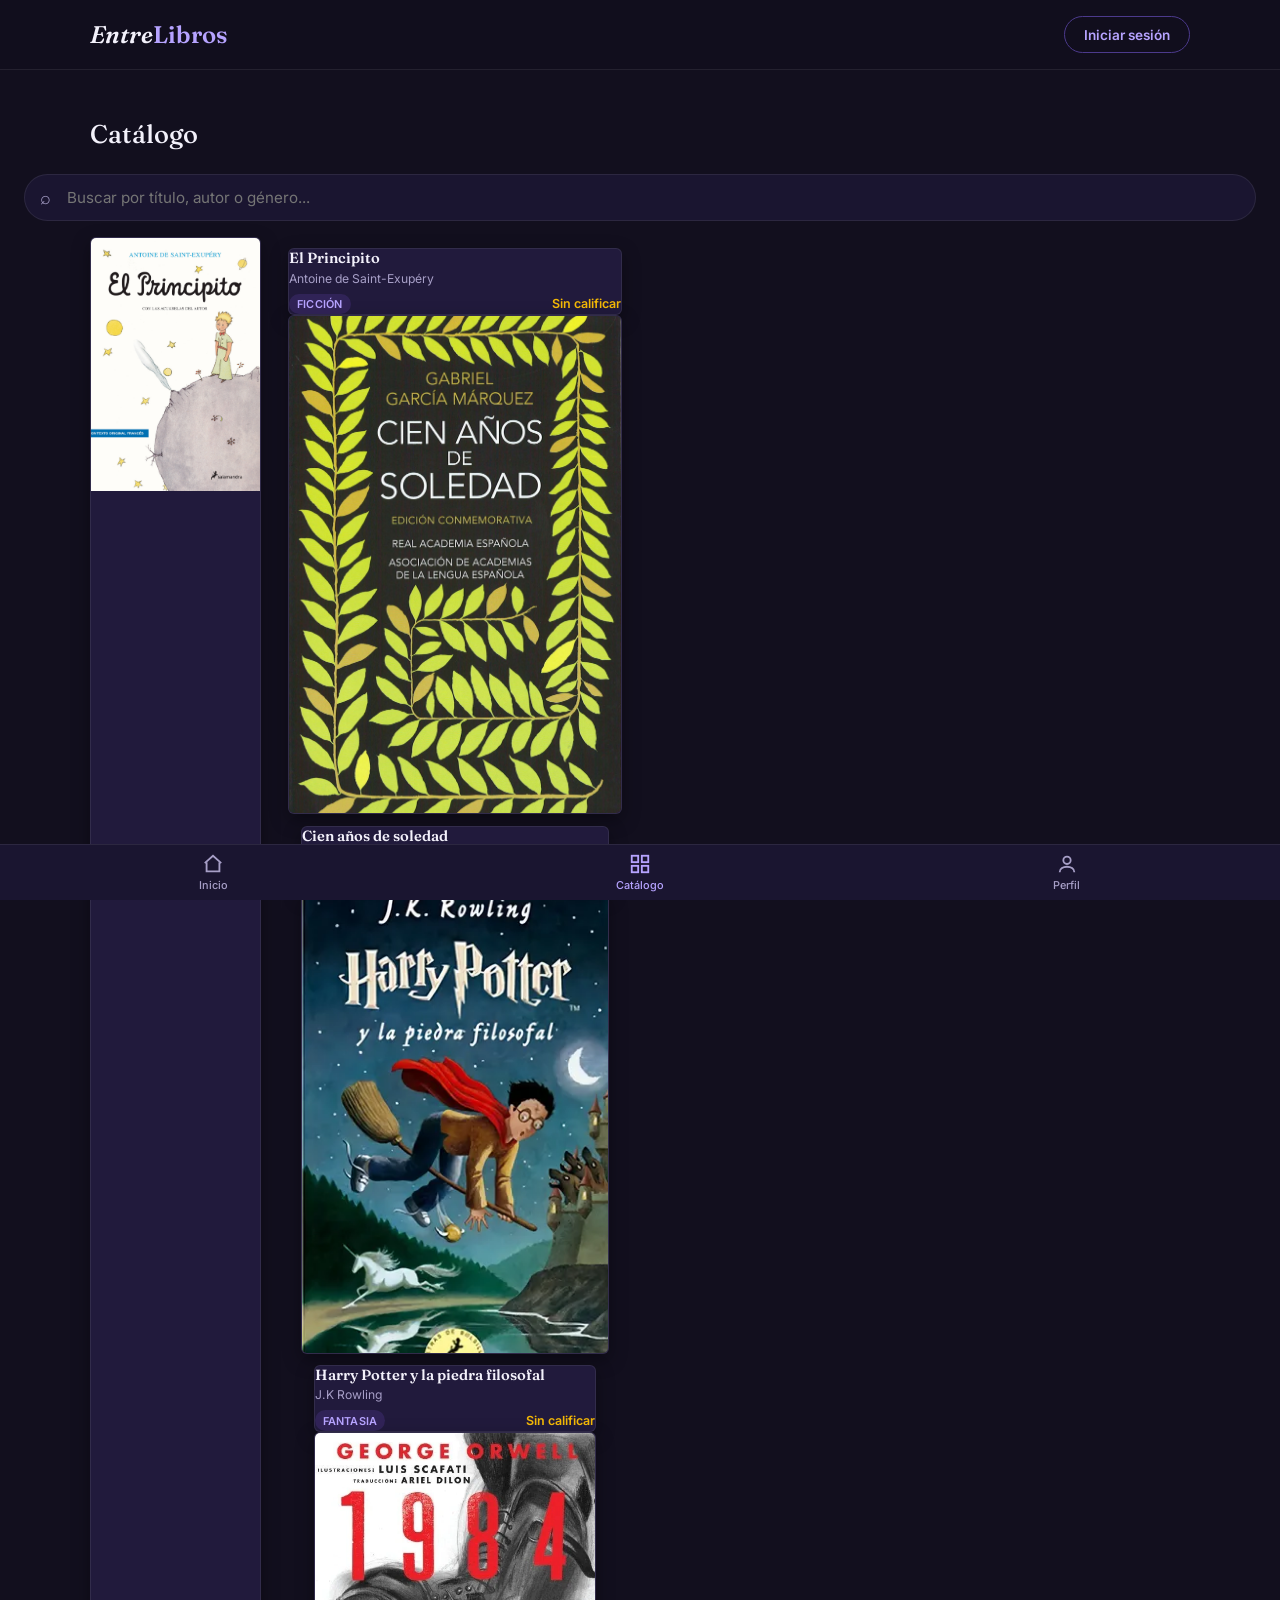
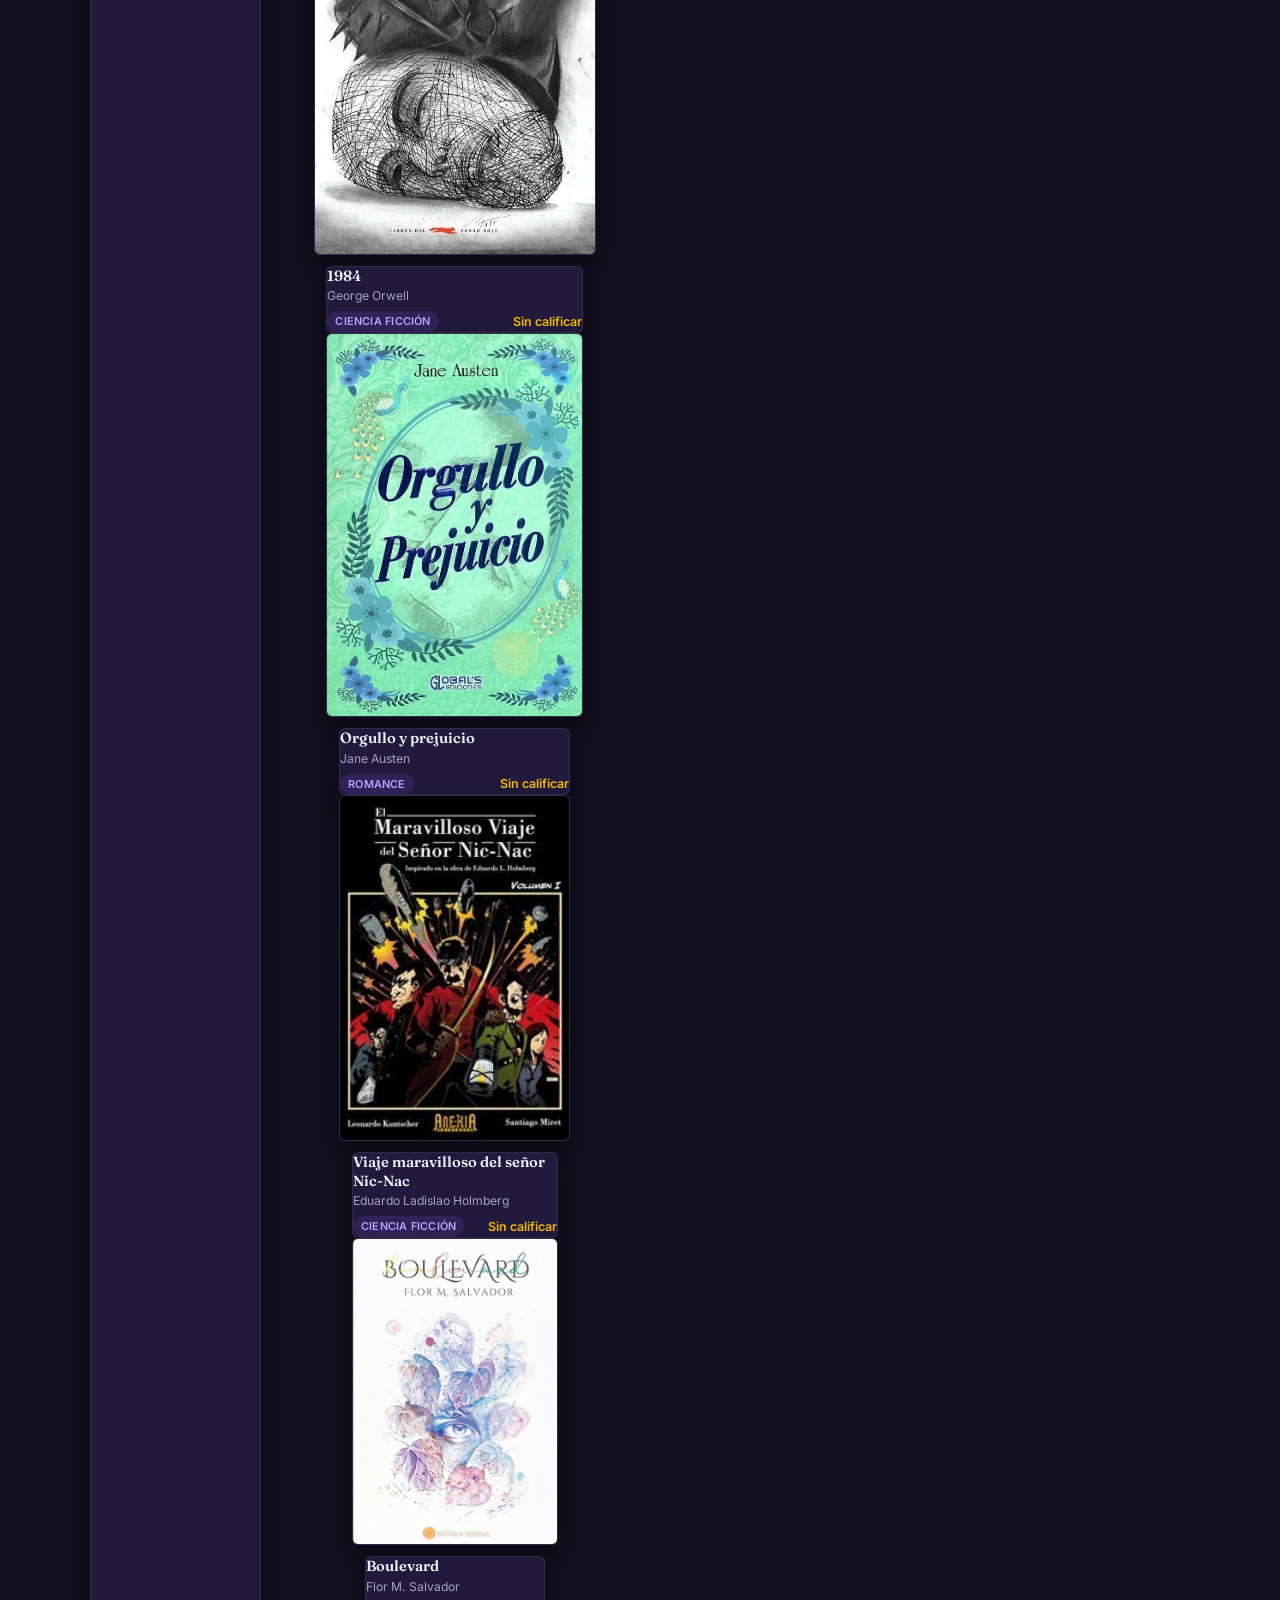
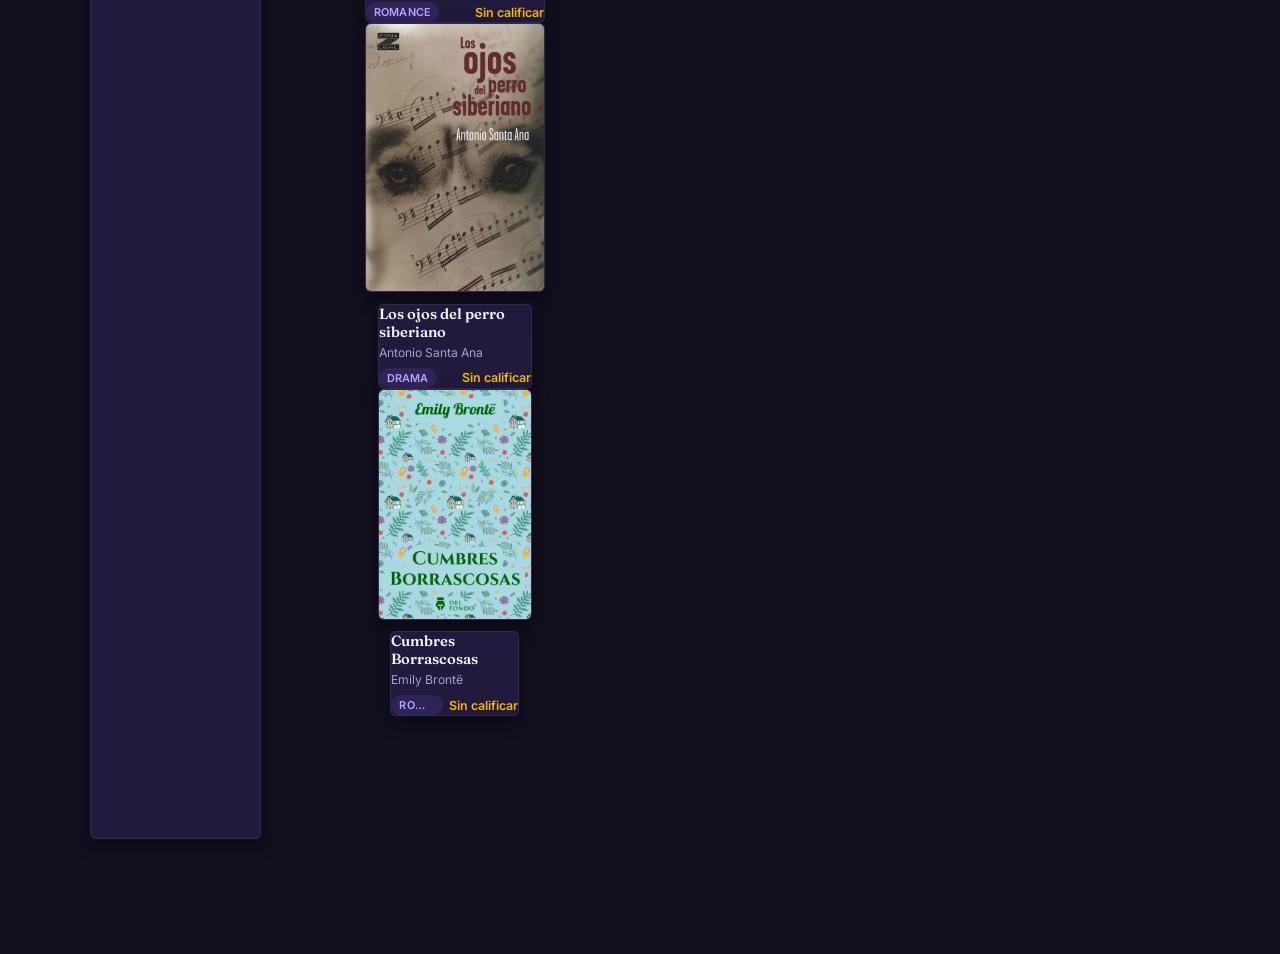
==== commit a4372d64: "cambio de catalogo" ====
--- a/catalogo.html
+++ b/catalogo.html
@@ -39,6 +39,10 @@
       return texto.toLowerCase().normalize("NFD").replace(/[\u0300-\u036f]/g, "");
     }
 
+
+    let promedios = {};
+
+
     function renderCatalogo(lista) {
       if (lista.length === 0) {
         grid.innerHTML = `<p class="perfil-vacio">No encontramos libros con esa búsqueda.</p>`;
@@ -55,8 +59,7 @@
             <p class="catalogo-card__autor">${libro.autor}</p>
             <div class="catalogo-card__meta">
               <span class="catalogo-card__genero">${libro.genero}</span>
-              <span class="catalogo-card__estrellas">${calcularPromedio(libro.id) ? "★ " + calcularPromedio(libro.id) : "Sin calificar"}</span>
-            </div>
+              <span class="catalogo-card__estrellas">${promedios[libro.id] ? "★ " + promedios[libro.id].promedio.toFixed(1) : "Sin calificar"}</span>
           </div>
         </a>
       `).join("");
@@ -70,6 +73,13 @@
     });
 
     renderCatalogo(libros);
+    obtenerPromedios()
+      .then(datos => {
+        promedios = datos;
+        inputBuscar.dispatchEvent(new Event("input"));
+      })
+      .catch(error => console.error(error));
+
   </script>
 <nav class="tabbar">
   <a href="index.html" class="tabbar__item ">
--- a/style.css
+++ b/style.css
@@ -1249,4 +1249,317 @@
   .auth {
     margin: 1.5rem 1rem;
   }
-}+}
+
+
+
+
+/* ---------- Reseñas, registro de lectura y página de reseña ---------- */
+
+a.libro-card { display: block; }
+
+.ficha-cuerpo--simple {
+  grid-template-columns: 1fr;
+  max-width: 760px;
+}
+
+.avatar {
+  flex-shrink: 0;
+  width: 36px;
+  height: 36px;
+  display: inline-flex;
+  align-items: center;
+  justify-content: center;
+  border-radius: 50%;
+  background: var(--violet-dim);
+  border: 1px solid var(--violet);
+  font-weight: 600;
+  font-size: 0.95rem;
+  color: var(--text);
+}
+
+/* --- Promedio al lado del histograma --- */
+
+.ratings--ficha { align-items: center; }
+.ratings--ficha .distribucion__etiquetas { margin-bottom: 0; }
+
+.ratings__promedio small {
+  margin-top: 2px;
+  font-size: 0.68rem;
+  color: var(--text-muted);
+  text-align: center;
+}
+
+/* --- Lista de reseñas en la ficha --- */
+
+.resenas__lista { display: flex; flex-direction: column; gap: 0.8rem; }
+
+.resena-card {
+  display: block;
+  padding: 1rem 1.1rem;
+  background: var(--surface);
+  border: 1px solid var(--border);
+  border-radius: 10px;
+  color: var(--text);
+  text-decoration: none;
+  transition: border-color 0.2s ease;
+}
+
+.resena-card:hover { border-color: var(--violet); }
+
+.resena-card__cabecera {
+  display: flex;
+  align-items: center;
+  gap: 0.7rem;
+  margin-bottom: 0.7rem;
+}
+
+.resena-card__quien {
+  display: flex;
+  flex-direction: column;
+  min-width: 0;
+  flex: 1;
+}
+
+.resena-card__estrellas { font-size: 0.85rem; color: var(--gold); }
+.resena-card__fecha { font-size: 0.75rem; color: var(--text-muted); white-space: nowrap; }
+
+.resena-card__texto {
+  display: -webkit-box;
+  -webkit-line-clamp: 4;
+  line-clamp: 4;
+  -webkit-box-orient: vertical;
+  overflow: hidden;
+  white-space: pre-line;
+  font-size: 0.95rem;
+  line-height: 1.6;
+}
+
+.resena-card__pie {
+  display: block;
+  margin-top: 0.6rem;
+  font-size: 0.8rem;
+  color: var(--text-muted);
+}
+
+.resenas__vacio { color: var(--text-muted); font-size: 0.95rem; }
+
+/* --- Panel grande "Reseñar o registrar" --- */
+
+.ficha-hero__acciones { margin-bottom: 0.4rem; }
+
+.btn-accion--primario {
+  background: var(--violet);
+  border-color: var(--violet);
+  color: #fff;
+}
+
+.panel-log {
+  margin: auto;
+  padding: 0;
+  width: min(94vw, 640px);
+  max-height: 92vh;
+  overflow-y: auto;
+  background: var(--bg-elevated);
+  color: var(--text);
+  border: 1px solid var(--border);
+  border-radius: 14px;
+}
+
+.panel-log::backdrop { background: rgba(0, 0, 0, 0.7); }
+
+.panel-log form {
+  display: flex;
+  flex-direction: column;
+  gap: 1.2rem;
+  padding: 1.4rem;
+}
+
+.panel-log__cabecera {
+  display: flex;
+  align-items: flex-start;
+  gap: 0.9rem;
+}
+
+.panel-log__cabecera h2 { font-size: 1.2rem; margin-bottom: 0.2rem; }
+.panel-log__cabecera p { font-size: 0.85rem; color: var(--text-muted); }
+.panel-log__usuario { margin-top: 0.3rem; }
+
+.panel-log__portada {
+  width: 56px;
+  aspect-ratio: 2 / 3;
+  object-fit: cover;
+  border-radius: 4px;
+  flex-shrink: 0;
+}
+
+.panel-log__cerrar {
+  margin-left: auto;
+  background: none;
+  border: none;
+  color: var(--text-muted);
+  font-size: 1.8rem;
+  line-height: 1;
+  cursor: pointer;
+}
+
+.panel-log__fechas {
+  display: grid;
+  grid-template-columns: 1fr 1fr;
+  gap: 0.8rem;
+}
+
+.panel-log__fechas label {
+  display: flex;
+  flex-direction: column;
+  gap: 0.35rem;
+  font-size: 0.8rem;
+  color: var(--text-muted);
+}
+
+.panel-log__fechas input {
+  padding: 0.6rem;
+  background: var(--surface);
+  color: var(--text);
+  border: 1px solid var(--border);
+  border-radius: var(--radius);
+  font-family: var(--font-body);
+  color-scheme: dark;
+}
+
+.panel-log__rating {
+  display: flex;
+  align-items: center;
+  gap: 1rem;
+  font-size: 0.85rem;
+  color: var(--text-muted);
+}
+
+.panel-log__rating .rating-picker { margin-bottom: 0; }
+
+.panel-log__texto {
+  width: 100%;
+  min-height: 220px;
+  padding: 0.9rem;
+  background: var(--surface);
+  color: var(--text);
+  border: 1px solid var(--border);
+  border-radius: var(--radius);
+  font-family: var(--font-body);
+  font-size: 0.95rem;
+  line-height: 1.6;
+  resize: vertical;
+}
+
+.panel-log__texto:focus,
+.panel-log__fechas input:focus {
+  outline: none;
+  border-color: var(--violet);
+}
+
+.panel-log__acciones {
+  display: flex;
+  justify-content: flex-end;
+  gap: 0.6rem;
+}
+
+@media (max-width: 640px) {
+  .panel-log {
+    width: 100vw;
+    max-width: 100vw;
+    height: 100dvh;
+    max-height: 100dvh;
+    border: none;
+    border-radius: 0;
+  }
+  .panel-log__texto { min-height: 40vh; }
+}
+
+/* --- Página de una reseña --- */
+
+.resena-pagina {
+  max-width: 680px;
+  margin: 0 auto;
+  padding: 1.2rem 1.2rem 5rem;
+}
+
+.resena-pagina__volver {
+  display: inline-block;
+  margin-bottom: 1.2rem;
+  color: var(--violet-soft);
+  text-decoration: none;
+  font-size: 0.9rem;
+}
+
+.resena-completa__cabecera {
+  display: flex;
+  gap: 1rem;
+  align-items: flex-start;
+  margin-bottom: 1.4rem;
+}
+
+.resena-completa__portada {
+  width: 92px;
+  aspect-ratio: 2 / 3;
+  object-fit: cover;
+  border-radius: 6px;
+  border: 1px solid var(--border);
+}
+
+.resena-completa__autor {
+  display: flex;
+  align-items: center;
+  gap: 0.5rem;
+  margin-bottom: 0.5rem;
+  font-size: 0.85rem;
+  color: var(--text-muted);
+}
+
+.resena-completa__cabecera h1 { font-size: 1.4rem; line-height: 1.2; margin-bottom: 0.3rem; }
+.resena-completa__cabecera h1 a { color: var(--text); text-decoration: none; }
+.resena-completa__cabecera h1 small { font-size: 0.9rem; font-weight: 400; color: var(--text-muted); }
+
+.resena-completa__estrellas { color: var(--gold); font-size: 1.1rem; }
+.resena-completa__fecha { margin-top: 0.2rem; font-size: 0.8rem; color: var(--text-muted); }
+
+.resena-completa__texto {
+  white-space: pre-wrap;
+  font-size: 1rem;
+  line-height: 1.8;
+  margin-bottom: 1.6rem;
+}
+
+.resena-completa__acciones {
+  display: flex;
+  align-items: center;
+  gap: 0.9rem;
+  padding-top: 1rem;
+  border-top: 1px solid var(--border);
+}
+
+.resena-completa__likes { font-size: 0.85rem; color: var(--text-muted); }
+
+/* --- Filas del perfil (diario, reseñas y likes) ahora son enlaces --- */
+
+a.fila-resena { color: var(--text); text-decoration: none; }
+.fila-resena__cuerpo { min-width: 0; }
+.fila-resena h3 small { font-weight: 400; color: var(--text-muted); }
+
+.fila-resena__autor { font-size: 0.8rem; color: var(--text-muted); }
+
+.fila-resena__texto {
+  display: -webkit-box;
+  -webkit-line-clamp: 3;
+  line-clamp: 3;
+  -webkit-box-orient: vertical;
+  overflow: hidden;
+  white-space: pre-line;
+}
+
+.vista-subtitulo {
+  margin: 1rem 0 0.6rem;
+  font-size: 0.75rem;
+  text-transform: uppercase;
+  letter-spacing: 0.08em;
+  color: var(--text-muted);
+}
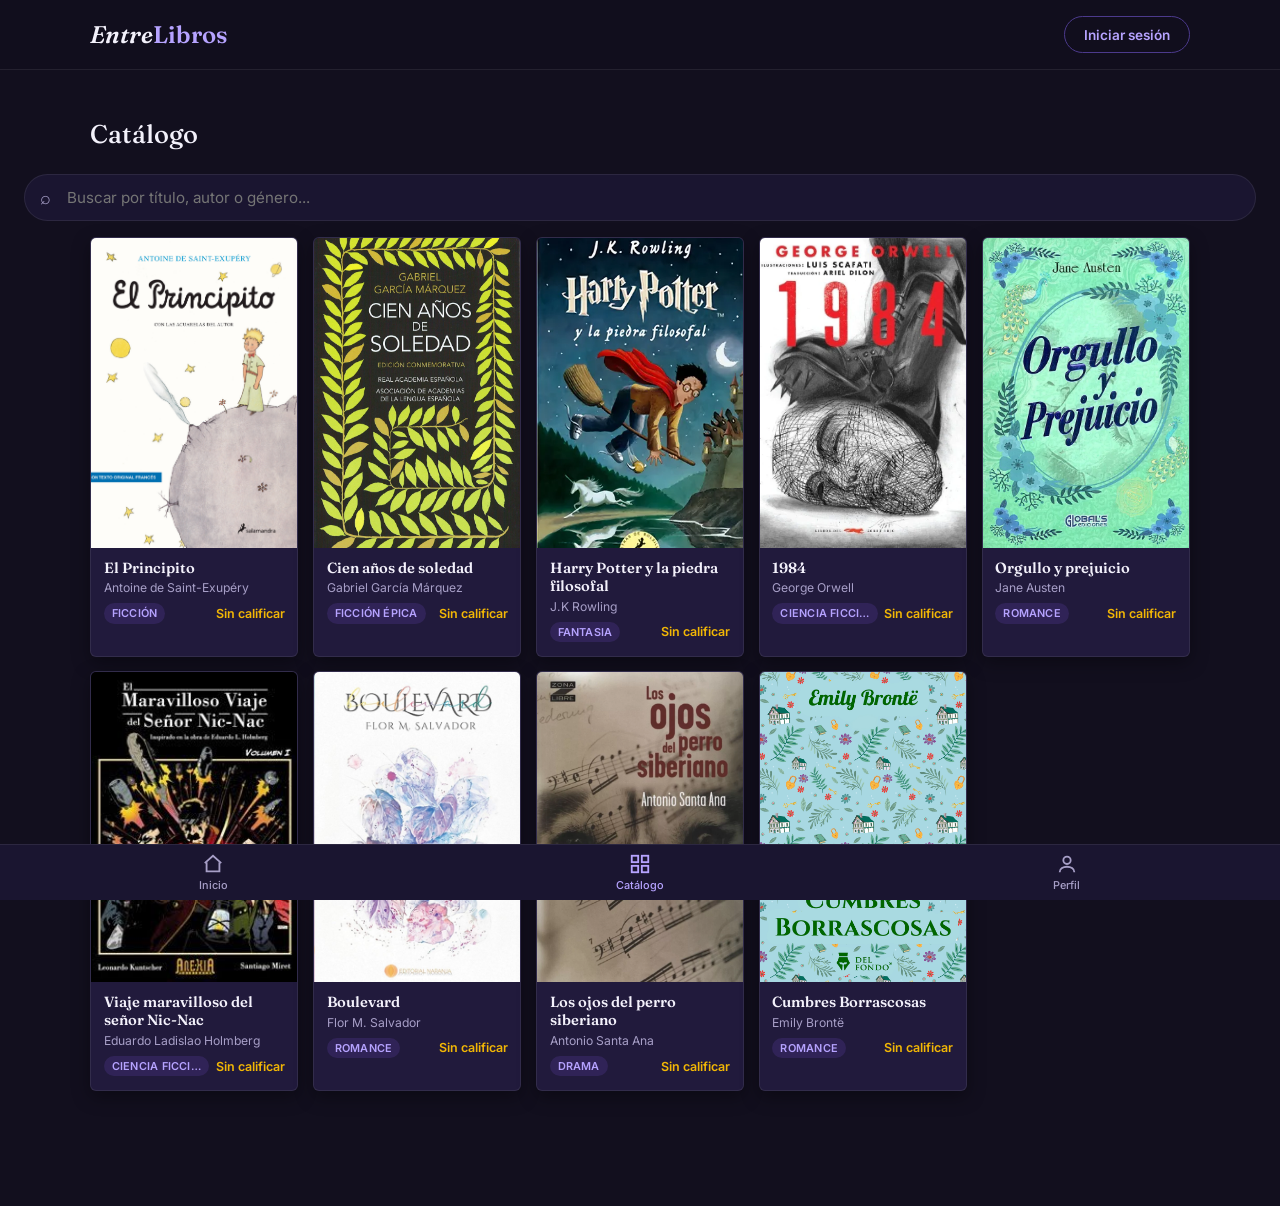
==== commit e4846102: "correccion de error" ====
--- a/catalogo.html
+++ b/catalogo.html
@@ -61,6 +61,7 @@
               <span class="catalogo-card__genero">${libro.genero}</span>
               <span class="catalogo-card__estrellas">${promedios[libro.id] ? "★ " + promedios[libro.id].promedio.toFixed(1) : "Sin calificar"}</span>
           </div>
+          </div>
         </a>
       `).join("");
     }
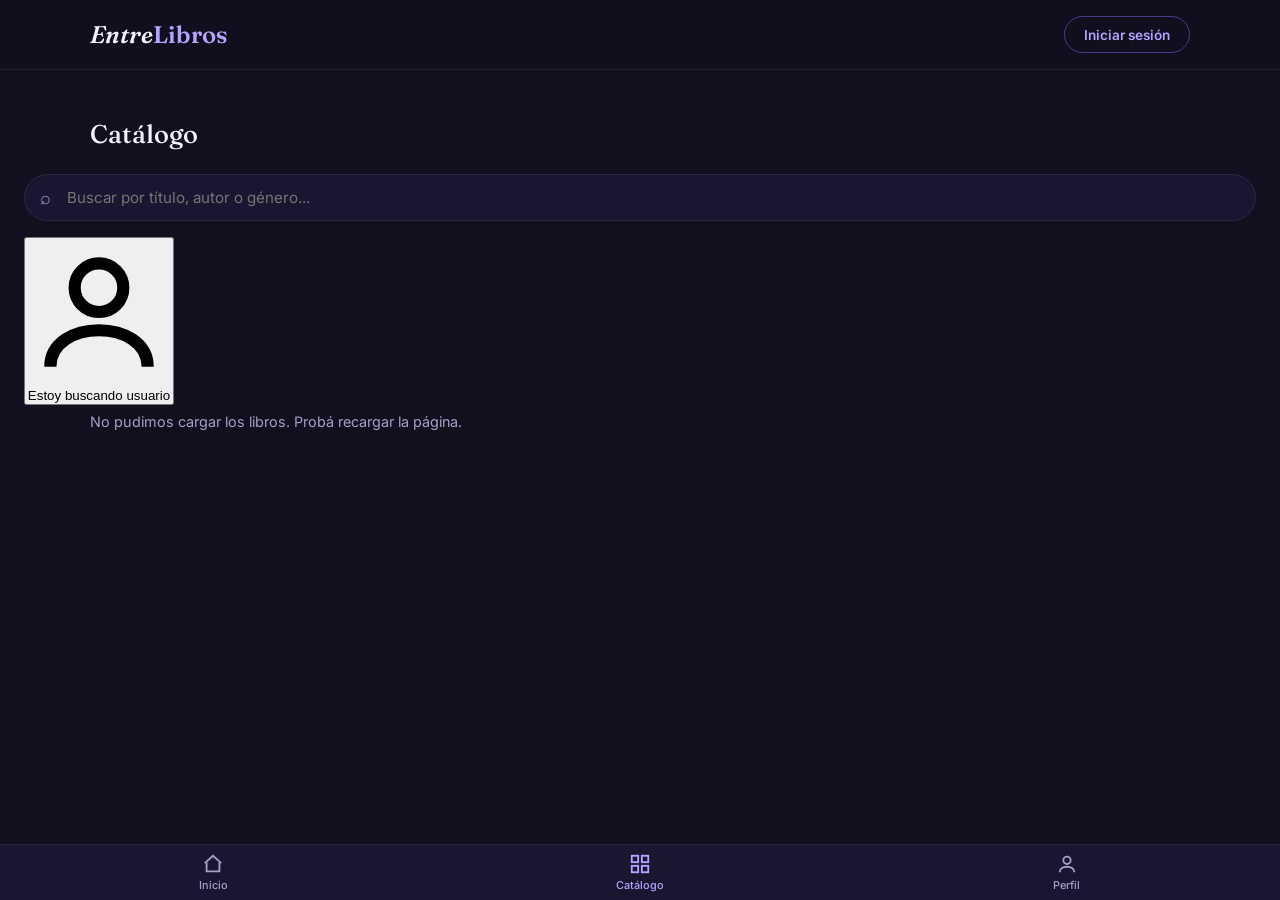
==== commit b7f038fe: "Cambio del catálogo" ====
--- a/catalogo.html
+++ b/catalogo.html
@@ -24,6 +24,13 @@
       <input type="search" id="buscar-catalogo" placeholder="Buscar por título, autor o género..." autocomplete="off">
     </div>
 
+    <button type="button" class="btn-modo-usuario" id="btn-modo-usuario" aria-pressed="false">
+      <svg viewBox="0 0 24 24" fill="none" stroke="currentColor" stroke-width="2"><circle cx="12" cy="8" r="4"/><path d="M4 21c0-4 4-6 8-6s8 2 8 6"/></svg>
+      Estoy buscando usuario
+    </button>
+
+    <div class="resultados usuarios-lista" id="usuarios-lista" hidden></div>
+
     <div class="catalogo-grid" id="catalogo-grid">
     </div>
   </section>
@@ -34,14 +41,20 @@
   <script>
     const grid = document.getElementById("catalogo-grid");
     const inputBuscar = document.getElementById("buscar-catalogo");
+    const btnModo = document.getElementById("btn-modo-usuario");
+    const listaUsuarios = document.getElementById("usuarios-lista");
+
+    let promedios = {};
+    let librosListos = false;
+    let modoUsuarios = false;
+    let temporizador = null;
+    let turnoBusqueda = 0;
 
     function normalizar(texto) {
       return texto.toLowerCase().normalize("NFD").replace(/[\u0300-\u036f]/g, "");
     }
 
-
-    let promedios = {};
-
+    /* ---------- Libros (vienen de la tabla libros) ---------- */
 
     function renderCatalogo(lista) {
       if (lista.length === 0) {
@@ -52,13 +65,13 @@
       grid.innerHTML = lista.map(libro => `
         <a href="libro.html?id=${libro.id}" class="catalogo-card">
           <div class="catalogo-card__portada">
-            <img src="${libro.portada}" alt="Portada de ${libro.titulo}">
+            <img src="${escapar(libro.portada)}" alt="Portada de ${escapar(libro.titulo)}">
           </div>
           <div class="catalogo-card__info">
-            <h3>${libro.titulo}</h3>
-            <p class="catalogo-card__autor">${libro.autor}</p>
+            <h3>${escapar(libro.titulo)}</h3>
+            <p class="catalogo-card__autor">${escapar(libro.autor)}</p>
             <div class="catalogo-card__meta">
-              <span class="catalogo-card__genero">${libro.genero}</span>
+              <span class="catalogo-card__genero">${escapar(libro.genero)}</span>
               <span class="catalogo-card__estrellas">${promedios[libro.id] ? "★ " + promedios[libro.id].promedio.toFixed(1) : "Sin calificar"}</span>
           </div>
           </div>
@@ -66,21 +79,108 @@
       `).join("");
     }
 
-    inputBuscar.addEventListener("input", () => {
+    function filtrarLibros() {
+      if (!librosListos) return;
       const q = normalizar(inputBuscar.value.trim());
       renderCatalogo(libros.filter(l =>
         normalizar(`${l.titulo} ${l.autor} ${l.genero}`).includes(q)
       ));
+    }
+
+    /* ---------- Usuarios ---------- */
+
+    function renderUsuarios(lista, hayTexto) {
+      if (!hayTexto) {
+        listaUsuarios.innerHTML = `<p class="perfil-vacio">Escribí el nombre de un usuario para buscarlo.</p>`;
+        return;
+      }
+      if (lista.length === 0) {
+        listaUsuarios.innerHTML = `<p class="perfil-vacio">No encontramos usuarios con ese nombre.</p>`;
+        return;
+      }
+
+      listaUsuarios.innerHTML = lista.map(u => `
+        <a class="resultado resultado--usuario" href="perfil.html?id=${u.id}">
+          <span class="avatar">${escapar(u.nombre.charAt(0).toUpperCase())}</span>
+          <span><strong>${escapar(u.nombre)}</strong><small>${u.resenas} ${u.resenas === 1 ? "reseña" : "reseñas"}</small></span>
+        </a>
+      `).join("");
+    }
+
+    async function buscarEnUsuarios() {
+      const texto = inputBuscar.value.trim();
+      const turno = ++turnoBusqueda;
+
+      if (!texto) {
+        renderUsuarios([], false);
+        return;
+      }
+
+      try {
+        const lista = await buscarUsuarios(texto);
+        if (turno !== turnoBusqueda) return;
+        renderUsuarios(lista, true);
+      } catch (error) {
+        console.error(error);
+        if (turno !== turnoBusqueda) return;
+        listaUsuarios.innerHTML = `<p class="perfil-vacio">No pudimos buscar usuarios. Probá de nuevo.</p>`;
+      }
+    }
+
+    /* ---------- Barra de búsqueda y botón de modo ---------- */
+
+    inputBuscar.addEventListener("input", () => {
+      if (modoUsuarios) {
+        clearTimeout(temporizador);
+        temporizador = setTimeout(buscarEnUsuarios, 250);
+      } else {
+        filtrarLibros();
+      }
     });
 
-    renderCatalogo(libros);
-    obtenerPromedios()
-      .then(datos => {
-        promedios = datos;
-        inputBuscar.dispatchEvent(new Event("input"));
-      })
-      .catch(error => console.error(error));
-
+    btnModo.addEventListener("click", () => {
+      modoUsuarios = !modoUsuarios;
+      turnoBusqueda++;
+      clearTimeout(temporizador);
+
+      btnModo.classList.toggle("is-activo", modoUsuarios);
+      btnModo.setAttribute("aria-pressed", String(modoUsuarios));
+      inputBuscar.placeholder = modoUsuarios
+        ? "Buscar usuario por nombre..."
+        : "Buscar por título, autor o género...";
+      inputBuscar.value = "";
+      grid.hidden = modoUsuarios;
+      listaUsuarios.hidden = !modoUsuarios;
+
+      if (modoUsuarios) renderUsuarios([], false);
+      else filtrarLibros();
+
+      inputBuscar.focus();
+    });
+
+    /* ---------- Inicio ---------- */
+
+    async function iniciar() {
+      try {
+        await cargarLibros();
+      } catch (error) {
+        console.error(error);
+        grid.innerHTML = `<p class="perfil-vacio">No pudimos cargar los libros. Probá recargar la página.</p>`;
+        return;
+      }
+
+      librosListos = true;
+      filtrarLibros();
+
+      try {
+        promedios = await obtenerPromedios();
+        filtrarLibros();
+      } catch (error) {
+        console.error(error);
+      }
+    }
+
+    iniciar();
   </script>
 <nav class="tabbar">
   <a href="index.html" class="tabbar__item ">
